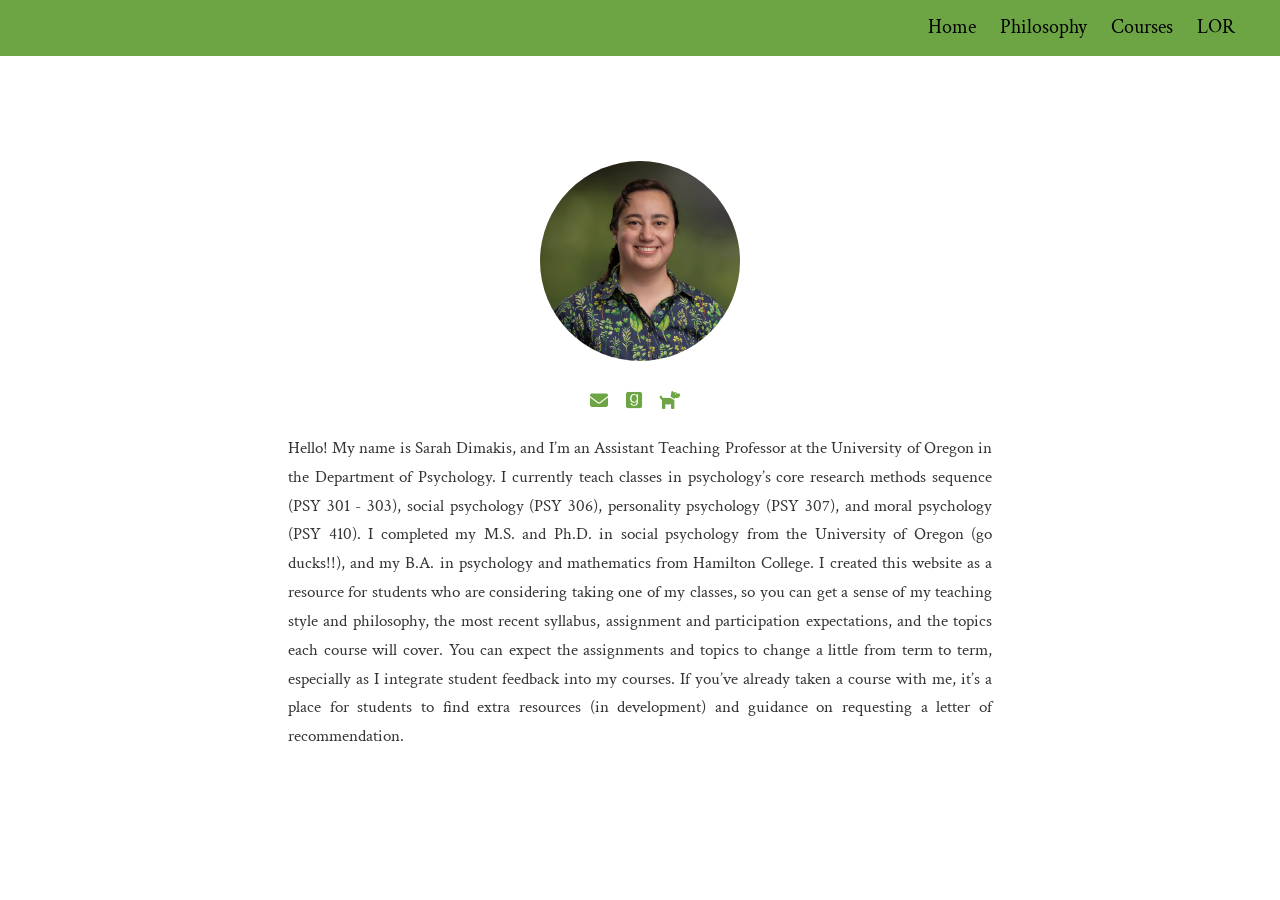
==== docs/index.html @ 547f2cc3 "website" ====
<!DOCTYPE html>

<html xmlns="http://www.w3.org/1999/xhtml" lang="" xml:lang="">

<head>
  <meta charset="utf-8"/>
  <meta name="viewport" content="width=device-width, initial-scale=1"/>
  <meta http-equiv="X-UA-Compatible" content="IE=Edge,chrome=1"/>
  <meta name="generator" content="distill" />

  <style type="text/css">
  /* Hide doc at startup (prevent jankiness while JS renders/transforms) */
  body {
    visibility: hidden;
  }
  </style>

 <!--radix_placeholder_import_source-->
 <!--/radix_placeholder_import_source-->

<style type="text/css">code{white-space: pre;}</style>
<style type="text/css" data-origin="pandoc">
pre > code.sourceCode { white-space: pre; position: relative; }
pre > code.sourceCode > span { line-height: 1.25; }
pre > code.sourceCode > span:empty { height: 1.2em; }
.sourceCode { overflow: visible; }
code.sourceCode > span { color: inherit; text-decoration: inherit; }
div.sourceCode { margin: 1em 0; }
pre.sourceCode { margin: 0; }
@media screen {
div.sourceCode { overflow: auto; }
}
@media print {
pre > code.sourceCode { white-space: pre-wrap; }
pre > code.sourceCode > span { text-indent: -5em; padding-left: 5em; }
}
pre.numberSource code
  { counter-reset: source-line 0; }
pre.numberSource code > span
  { position: relative; left: -4em; counter-increment: source-line; }
pre.numberSource code > span > a:first-child::before
  { content: counter(source-line);
    position: relative; left: -1em; text-align: right; vertical-align: baseline;
    border: none; display: inline-block;
    -webkit-touch-callout: none; -webkit-user-select: none;
    -khtml-user-select: none; -moz-user-select: none;
    -ms-user-select: none; user-select: none;
    padding: 0 4px; width: 4em;
    color: #aaaaaa;
  }
pre.numberSource { margin-left: 3em; border-left: 1px solid #aaaaaa;  padding-left: 4px; }
div.sourceCode
  { color: #00769e; background-color: #f1f3f5; }
@media screen {
pre > code.sourceCode > span > a:first-child::before { text-decoration: underline; }
}
code span { color: #00769e; } /* Normal */
code span.al { color: #ad0000; } /* Alert */
code span.an { color: #5e5e5e; } /* Annotation */
code span.at { color: #657422; } /* Attribute */
code span.bn { color: #ad0000; } /* BaseN */
code span.bu { } /* BuiltIn */
code span.cf { color: #00769e; } /* ControlFlow */
code span.ch { color: #20794d; } /* Char */
code span.cn { color: #8f5902; } /* Constant */
code span.co { color: #5e5e5e; } /* Comment */
code span.cv { color: #5e5e5e; font-style: italic; } /* CommentVar */
code span.do { color: #5e5e5e; font-style: italic; } /* Documentation */
code span.dt { color: #ad0000; } /* DataType */
code span.dv { color: #ad0000; } /* DecVal */
code span.er { color: #ad0000; } /* Error */
code span.ex { } /* Extension */
code span.fl { color: #ad0000; } /* Float */
code span.fu { color: #4758ab; } /* Function */
code span.im { } /* Import */
code span.in { color: #5e5e5e; } /* Information */
code span.kw { color: #00769e; } /* Keyword */
code span.op { color: #5e5e5e; } /* Operator */
code span.ot { color: #00769e; } /* Other */
code span.pp { color: #ad0000; } /* Preprocessor */
code span.sc { color: #5e5e5e; } /* SpecialChar */
code span.ss { color: #20794d; } /* SpecialString */
code span.st { color: #20794d; } /* String */
code span.va { color: #111111; } /* Variable */
code span.vs { color: #20794d; } /* VerbatimString */
code span.wa { color: #5e5e5e; font-style: italic; } /* Warning */
</style>


  <!--radix_placeholder_meta_tags-->
  <title>Title: </title>

  <meta property="description" itemprop="description" content=""/>



  <!--  https://developers.facebook.com/docs/sharing/webmasters#markup -->
  <meta property="og:title" content="Title: "/>
  <meta property="og:type" content="article"/>
  <meta property="og:description" content=""/>
  <meta property="og:locale" content="en_US"/>
  <meta property="og:site_name" content="Title"/>

  <!--  https://dev.twitter.com/cards/types/summary -->
  <meta property="twitter:card" content="summary"/>
  <meta property="twitter:title" content="Title: "/>
  <meta property="twitter:description" content=""/>

  <!--/radix_placeholder_meta_tags-->
  <!--radix_placeholder_rmarkdown_metadata-->

  <script type="text/json" id="radix-rmarkdown-metadata">
  {"type":"list","attributes":{"names":{"type":"character","attributes":{},"value":["title","description","site"]}},"value":[{"type":"character","attributes":{},"value":[""]},{"type":"character","attributes":{},"value":[""]},{"type":"character","attributes":{},"value":["distill::distill_website"]}]}
  </script>
  <!--/radix_placeholder_rmarkdown_metadata-->
  <!--radix_placeholder_navigation_in_header-->
  <meta name="distill:offset" content=""/>

  <script type="application/javascript">

    window.headroom_prevent_pin = false;

    window.document.addEventListener("DOMContentLoaded", function (event) {

      // initialize headroom for banner
      var header = $('header').get(0);
      var headerHeight = header.offsetHeight;
      var headroom = new Headroom(header, {
        tolerance: 5,
        onPin : function() {
          if (window.headroom_prevent_pin) {
            window.headroom_prevent_pin = false;
            headroom.unpin();
          }
        }
      });
      headroom.init();
      if(window.location.hash)
        headroom.unpin();
      $(header).addClass('headroom--transition');

      // offset scroll location for banner on hash change
      // (see: https://github.com/WickyNilliams/headroom.js/issues/38)
      window.addEventListener("hashchange", function(event) {
        window.scrollTo(0, window.pageYOffset - (headerHeight + 25));
      });

      // responsive menu
      $('.distill-site-header').each(function(i, val) {
        var topnav = $(this);
        var toggle = topnav.find('.nav-toggle');
        toggle.on('click', function() {
          topnav.toggleClass('responsive');
        });
      });

      // nav dropdowns
      $('.nav-dropbtn').click(function(e) {
        $(this).next('.nav-dropdown-content').toggleClass('nav-dropdown-active');
        $(this).parent().siblings('.nav-dropdown')
           .children('.nav-dropdown-content').removeClass('nav-dropdown-active');
      });
      $("body").click(function(e){
        $('.nav-dropdown-content').removeClass('nav-dropdown-active');
      });
      $(".nav-dropdown").click(function(e){
        e.stopPropagation();
      });
    });
  </script>

  <style type="text/css">

  /* Theme (user-documented overrideables for nav appearance) */

  .distill-site-nav {
    color: rgba(255, 255, 255, 0.8);
    background-color: #0F2E3D;
    font-size: 15px;
    font-weight: 300;
  }

  .distill-site-nav a {
    color: inherit;
    text-decoration: none;
  }

  .distill-site-nav a:hover {
    color: white;
  }

  @media print {
    .distill-site-nav {
      display: none;
    }
  }

  .distill-site-header {

  }

  .distill-site-footer {

  }


  /* Site Header */

  .distill-site-header {
    width: 100%;
    box-sizing: border-box;
    z-index: 3;
  }

  .distill-site-header .nav-left {
    display: inline-block;
    margin-left: 8px;
  }

  @media screen and (max-width: 768px) {
    .distill-site-header .nav-left {
      margin-left: 0;
    }
  }


  .distill-site-header .nav-right {
    float: right;
    margin-right: 8px;
  }

  .distill-site-header a,
  .distill-site-header .title {
    display: inline-block;
    text-align: center;
    padding: 14px 10px 14px 10px;
  }

  .distill-site-header .title {
    font-size: 18px;
    min-width: 150px;
  }

  .distill-site-header .logo {
    padding: 0;
  }

  .distill-site-header .logo img {
    display: none;
    max-height: 20px;
    width: auto;
    margin-bottom: -4px;
  }

  .distill-site-header .nav-image img {
    max-height: 18px;
    width: auto;
    display: inline-block;
    margin-bottom: -3px;
  }



  @media screen and (min-width: 1000px) {
    .distill-site-header .logo img {
      display: inline-block;
    }
    .distill-site-header .nav-left {
      margin-left: 20px;
    }
    .distill-site-header .nav-right {
      margin-right: 20px;
    }
    .distill-site-header .title {
      padding-left: 12px;
    }
  }


  .distill-site-header .nav-toggle {
    display: none;
  }

  .nav-dropdown {
    display: inline-block;
    position: relative;
  }

  .nav-dropdown .nav-dropbtn {
    border: none;
    outline: none;
    color: rgba(255, 255, 255, 0.8);
    padding: 16px 10px;
    background-color: transparent;
    font-family: inherit;
    font-size: inherit;
    font-weight: inherit;
    margin: 0;
    margin-top: 1px;
    z-index: 2;
  }

  .nav-dropdown-content {
    display: none;
    position: absolute;
    background-color: white;
    min-width: 200px;
    border: 1px solid rgba(0,0,0,0.15);
    border-radius: 4px;
    box-shadow: 0px 8px 16px 0px rgba(0,0,0,0.1);
    z-index: 1;
    margin-top: 2px;
    white-space: nowrap;
    padding-top: 4px;
    padding-bottom: 4px;
  }

  .nav-dropdown-content hr {
    margin-top: 4px;
    margin-bottom: 4px;
    border: none;
    border-bottom: 1px solid rgba(0, 0, 0, 0.1);
  }

  .nav-dropdown-active {
    display: block;
  }

  .nav-dropdown-content a, .nav-dropdown-content .nav-dropdown-header {
    color: black;
    padding: 6px 24px;
    text-decoration: none;
    display: block;
    text-align: left;
  }

  .nav-dropdown-content .nav-dropdown-header {
    display: block;
    padding: 5px 24px;
    padding-bottom: 0;
    text-transform: uppercase;
    font-size: 14px;
    color: #999999;
    white-space: nowrap;
  }

  .nav-dropdown:hover .nav-dropbtn {
    color: white;
  }

  .nav-dropdown-content a:hover {
    background-color: #ddd;
    color: black;
  }

  .nav-right .nav-dropdown-content {
    margin-left: -45%;
    right: 0;
  }

  @media screen and (max-width: 768px) {
    .distill-site-header a, .distill-site-header .nav-dropdown  {display: none;}
    .distill-site-header a.nav-toggle {
      float: right;
      display: block;
    }
    .distill-site-header .title {
      margin-left: 0;
    }
    .distill-site-header .nav-right {
      margin-right: 0;
    }
    .distill-site-header {
      overflow: hidden;
    }
    .nav-right .nav-dropdown-content {
      margin-left: 0;
    }
  }


  @media screen and (max-width: 768px) {
    .distill-site-header.responsive {position: relative; min-height: 500px; }
    .distill-site-header.responsive a.nav-toggle {
      position: absolute;
      right: 0;
      top: 0;
    }
    .distill-site-header.responsive a,
    .distill-site-header.responsive .nav-dropdown {
      display: block;
      text-align: left;
    }
    .distill-site-header.responsive .nav-left,
    .distill-site-header.responsive .nav-right {
      width: 100%;
    }
    .distill-site-header.responsive .nav-dropdown {float: none;}
    .distill-site-header.responsive .nav-dropdown-content {position: relative;}
    .distill-site-header.responsive .nav-dropdown .nav-dropbtn {
      display: block;
      width: 100%;
      text-align: left;
    }
  }

  /* Site Footer */

  .distill-site-footer {
    width: 100%;
    overflow: hidden;
    box-sizing: border-box;
    z-index: 3;
    margin-top: 30px;
    padding-top: 30px;
    padding-bottom: 30px;
    text-align: center;
  }

  /* Headroom */

  d-title {
    padding-top: 6rem;
  }

  @media print {
    d-title {
      padding-top: 4rem;
    }
  }

  .headroom {
    z-index: 1000;
    position: fixed;
    top: 0;
    left: 0;
    right: 0;
  }

  .headroom--transition {
    transition: all .4s ease-in-out;
  }

  .headroom--unpinned {
    top: -100px;
  }

  .headroom--pinned {
    top: 0;
  }

  /* adjust viewport for navbar height */
  /* helps vertically center bootstrap (non-distill) content */
  .min-vh-100 {
    min-height: calc(100vh - 100px) !important;
  }

  </style>

  <script src="site_libs/jquery-3.6.0/jquery-3.6.0.min.js"></script>
  <link href="site_libs/font-awesome-6.4.2/css/all.min.css" rel="stylesheet"/>
  <link href="site_libs/font-awesome-6.4.2/css/v4-shims.min.css" rel="stylesheet"/>
  <script src="site_libs/headroom-0.9.4/headroom.min.js"></script>
  <script src="site_libs/autocomplete-0.37.1/autocomplete.min.js"></script>
  <script src="site_libs/fuse-6.4.1/fuse.min.js"></script>

  <script type="application/javascript">

  function getMeta(metaName) {
    var metas = document.getElementsByTagName('meta');
    for (let i = 0; i < metas.length; i++) {
      if (metas[i].getAttribute('name') === metaName) {
        return metas[i].getAttribute('content');
      }
    }
    return '';
  }

  function offsetURL(url) {
    var offset = getMeta('distill:offset');
    return offset ? offset + '/' + url : url;
  }

  function createFuseIndex() {

    // create fuse index
    var options = {
      keys: [
        { name: 'title', weight: 20 },
        { name: 'categories', weight: 15 },
        { name: 'description', weight: 10 },
        { name: 'contents', weight: 5 },
      ],
      ignoreLocation: true,
      threshold: 0
    };
    var fuse = new window.Fuse([], options);

    // fetch the main search.json
    return fetch(offsetURL('search.json'))
      .then(function(response) {
        if (response.status == 200) {
          return response.json().then(function(json) {
            // index main articles
            json.articles.forEach(function(article) {
              fuse.add(article);
            });
            // download collections and index their articles
            return Promise.all(json.collections.map(function(collection) {
              return fetch(offsetURL(collection)).then(function(response) {
                if (response.status === 200) {
                  return response.json().then(function(articles) {
                    articles.forEach(function(article) {
                      fuse.add(article);
                    });
                  })
                } else {
                  return Promise.reject(
                    new Error('Unexpected status from search index request: ' +
                              response.status)
                  );
                }
              });
            })).then(function() {
              return fuse;
            });
          });

        } else {
          return Promise.reject(
            new Error('Unexpected status from search index request: ' +
                        response.status)
          );
        }
      });
  }

  window.document.addEventListener("DOMContentLoaded", function (event) {

    // get search element (bail if we don't have one)
    var searchEl = window.document.getElementById('distill-search');
    if (!searchEl)
      return;

    createFuseIndex()
      .then(function(fuse) {

        // make search box visible
        searchEl.classList.remove('hidden');

        // initialize autocomplete
        var options = {
          autoselect: true,
          hint: false,
          minLength: 2,
        };
        window.autocomplete(searchEl, options, [{
          source: function(query, callback) {
            const searchOptions = {
              isCaseSensitive: false,
              shouldSort: true,
              minMatchCharLength: 2,
              limit: 10,
            };
            var results = fuse.search(query, searchOptions);
            callback(results
              .map(function(result) { return result.item; })
            );
          },
          templates: {
            suggestion: function(suggestion) {
              var img = suggestion.preview && Object.keys(suggestion.preview).length > 0
                ? `<img src="${offsetURL(suggestion.preview)}"</img>`
                : '';
              var html = `
                <div class="search-item">
                  <h3>${suggestion.title}</h3>
                  <div class="search-item-description">
                    ${suggestion.description || ''}
                  </div>
                  <div class="search-item-preview">
                    ${img}
                  </div>
                </div>
              `;
              return html;
            }
          }
        }]).on('autocomplete:selected', function(event, suggestion) {
          window.location.href = offsetURL(suggestion.path);
        });
        // remove inline display style on autocompleter (we want to
        // manage responsive display via css)
        $('.algolia-autocomplete').css("display", "");
      })
      .catch(function(error) {
        console.log(error);
      });

  });

  </script>

  <style type="text/css">

  .nav-search {
    font-size: x-small;
  }

  /* Algolioa Autocomplete */

  .algolia-autocomplete {
    display: inline-block;
    margin-left: 10px;
    vertical-align: sub;
    background-color: white;
    color: black;
    padding: 6px;
    padding-top: 8px;
    padding-bottom: 0;
    border-radius: 6px;
    border: 1px #0F2E3D solid;
    width: 180px;
  }


  @media screen and (max-width: 768px) {
    .distill-site-nav .algolia-autocomplete {
      display: none;
      visibility: hidden;
    }
    .distill-site-nav.responsive .algolia-autocomplete {
      display: inline-block;
      visibility: visible;
    }
    .distill-site-nav.responsive .algolia-autocomplete .aa-dropdown-menu {
      margin-left: 0;
      width: 400px;
      max-height: 400px;
    }
  }

  .algolia-autocomplete .aa-input, .algolia-autocomplete .aa-hint {
    width: 90%;
    outline: none;
    border: none;
  }

  .algolia-autocomplete .aa-hint {
    color: #999;
  }
  .algolia-autocomplete .aa-dropdown-menu {
    width: 550px;
    max-height: 70vh;
    overflow-x: visible;
    overflow-y: scroll;
    padding: 5px;
    margin-top: 3px;
    margin-left: -150px;
    background-color: #fff;
    border-radius: 5px;
    border: 1px solid #999;
    border-top: none;
  }

  .algolia-autocomplete .aa-dropdown-menu .aa-suggestion {
    cursor: pointer;
    padding: 5px 4px;
    border-bottom: 1px solid #eee;
  }

  .algolia-autocomplete .aa-dropdown-menu .aa-suggestion:last-of-type {
    border-bottom: none;
    margin-bottom: 2px;
  }

  .algolia-autocomplete .aa-dropdown-menu .aa-suggestion .search-item {
    overflow: hidden;
    font-size: 0.8em;
    line-height: 1.4em;
  }

  .algolia-autocomplete .aa-dropdown-menu .aa-suggestion .search-item h3 {
    font-size: 1rem;
    margin-block-start: 0;
    margin-block-end: 5px;
  }

  .algolia-autocomplete .aa-dropdown-menu .aa-suggestion .search-item-description {
    display: inline-block;
    overflow: hidden;
    height: 2.8em;
    width: 80%;
    margin-right: 4%;
  }

  .algolia-autocomplete .aa-dropdown-menu .aa-suggestion .search-item-preview {
    display: inline-block;
    width: 15%;
  }

  .algolia-autocomplete .aa-dropdown-menu .aa-suggestion .search-item-preview img {
    height: 3em;
    width: auto;
    display: none;
  }

  .algolia-autocomplete .aa-dropdown-menu .aa-suggestion .search-item-preview img[src] {
    display: initial;
  }

  .algolia-autocomplete .aa-dropdown-menu .aa-suggestion.aa-cursor {
    background-color: #eee;
  }
  .algolia-autocomplete .aa-dropdown-menu .aa-suggestion em {
    font-weight: bold;
    font-style: normal;
  }

  </style>


  <!--/radix_placeholder_navigation_in_header-->
  <!--radix_placeholder_distill-->

  <style type="text/css">

  body {
    background-color: white;
  }

  .pandoc-table {
    width: 100%;
  }

  .pandoc-table>caption {
    margin-bottom: 10px;
  }

  .pandoc-table th:not([align]) {
    text-align: left;
  }

  .pagedtable-footer {
    font-size: 15px;
  }

  d-byline .byline {
    grid-template-columns: 2fr 2fr;
  }

  d-byline .byline h3 {
    margin-block-start: 1.5em;
  }

  d-byline .byline .authors-affiliations h3 {
    margin-block-start: 0.5em;
  }

  .authors-affiliations .orcid-id {
    width: 16px;
    height:16px;
    margin-left: 4px;
    margin-right: 4px;
    vertical-align: middle;
    padding-bottom: 2px;
  }

  d-title .dt-tags {
    margin-top: 1em;
    grid-column: text;
  }

  .dt-tags .dt-tag {
    text-decoration: none;
    display: inline-block;
    color: rgba(0,0,0,0.6);
    padding: 0em 0.4em;
    margin-right: 0.5em;
    margin-bottom: 0.4em;
    font-size: 70%;
    border: 1px solid rgba(0,0,0,0.2);
    border-radius: 3px;
    text-transform: uppercase;
    font-weight: 500;
  }

  d-article table.gt_table td,
  d-article table.gt_table th {
    border-bottom: none;
    font-size: 100%;
  }

  .html-widget {
    margin-bottom: 2.0em;
  }

  .l-screen-inset {
    padding-right: 16px;
  }

  .l-screen .caption {
    margin-left: 10px;
  }

  .shaded {
    background: rgb(247, 247, 247);
    padding-top: 20px;
    padding-bottom: 20px;
    border-top: 1px solid rgba(0, 0, 0, 0.1);
    border-bottom: 1px solid rgba(0, 0, 0, 0.1);
  }

  .shaded .html-widget {
    margin-bottom: 0;
    border: 1px solid rgba(0, 0, 0, 0.1);
  }

  .shaded .shaded-content {
    background: white;
  }

  .text-output {
    margin-top: 0;
    line-height: 1.5em;
  }

  .hidden {
    display: none !important;
  }

  hr.section-separator {
    border: none;
    border-top: 1px solid rgba(0, 0, 0, 0.1);
    margin: 0px;
  }


  d-byline {
    border-top: none;
  }

  d-article {
    padding-top: 2.5rem;
    padding-bottom: 30px;
    border-top: none;
  }

  d-appendix {
    padding-top: 30px;
  }

  d-article>p>img {
    width: 100%;
  }

  d-article h2 {
    margin: 1rem 0 1.5rem 0;
  }

  d-article h3 {
    margin-top: 1.5rem;
  }

  d-article iframe {
    border: 1px solid rgba(0, 0, 0, 0.1);
    margin-bottom: 2.0em;
    width: 100%;
  }

  /* Tweak code blocks */

  d-article div.sourceCode code,
  d-article pre code {
    font-family: Consolas, Monaco, 'Andale Mono', 'Ubuntu Mono', monospace;
  }

  d-article pre,
  d-article div.sourceCode,
  d-article div.sourceCode pre {
    overflow: auto;
  }

  d-article div.sourceCode {
    background-color: white;
  }

  d-article div.sourceCode pre {
    padding-left: 10px;
    font-size: 12px;
    border-left: 2px solid rgba(0,0,0,0.1);
  }

  d-article pre {
    font-size: 12px;
    color: black;
    background: none;
    margin-top: 0;
    text-align: left;
    white-space: pre;
    word-spacing: normal;
    word-break: normal;
    word-wrap: normal;
    line-height: 1.5;

    -moz-tab-size: 4;
    -o-tab-size: 4;
    tab-size: 4;

    -webkit-hyphens: none;
    -moz-hyphens: none;
    -ms-hyphens: none;
    hyphens: none;
  }

  d-article pre a {
    border-bottom: none;
  }

  d-article pre a:hover {
    border-bottom: none;
    text-decoration: underline;
  }

  d-article details {
    grid-column: text;
    margin-bottom: 0.8em;
  }

  @media(min-width: 768px) {

  d-article pre,
  d-article div.sourceCode,
  d-article div.sourceCode pre {
    overflow: visible !important;
  }

  d-article div.sourceCode pre {
    padding-left: 18px;
    font-size: 14px;
  }

  /* tweak for Pandoc numbered line within distill */
  d-article pre.numberSource code > span {
      left: -2em;
  }

  d-article pre {
    font-size: 14px;
  }

  }

  figure img.external {
    background: white;
    border: 1px solid rgba(0, 0, 0, 0.1);
    box-shadow: 0 1px 8px rgba(0, 0, 0, 0.1);
    padding: 18px;
    box-sizing: border-box;
  }

  /* CSS for d-contents */

  .d-contents {
    grid-column: text;
    color: rgba(0,0,0,0.8);
    font-size: 0.9em;
    padding-bottom: 1em;
    margin-bottom: 1em;
    padding-bottom: 0.5em;
    margin-bottom: 1em;
    padding-left: 0.25em;
    justify-self: start;
  }

  @media(min-width: 1000px) {
    .d-contents.d-contents-float {
      height: 0;
      grid-column-start: 1;
      grid-column-end: 4;
      justify-self: center;
      padding-right: 3em;
      padding-left: 2em;
    }
  }

  .d-contents nav h3 {
    font-size: 18px;
    margin-top: 0;
    margin-bottom: 1em;
  }

  .d-contents li {
    list-style-type: none
  }

  .d-contents nav > ul {
    padding-left: 0;
  }

  .d-contents ul {
    padding-left: 1em
  }

  .d-contents nav ul li {
    margin-top: 0.6em;
    margin-bottom: 0.2em;
  }

  .d-contents nav a {
    font-size: 13px;
    border-bottom: none;
    text-decoration: none
    color: rgba(0, 0, 0, 0.8);
  }

  .d-contents nav a:hover {
    text-decoration: underline solid rgba(0, 0, 0, 0.6)
  }

  .d-contents nav > ul > li > a {
    font-weight: 600;
  }

  .d-contents nav > ul > li > ul {
    font-weight: inherit;
  }

  .d-contents nav > ul > li > ul > li {
    margin-top: 0.2em;
  }


  .d-contents nav ul {
    margin-top: 0;
    margin-bottom: 0.25em;
  }

  .d-article-with-toc h2:nth-child(2) {
    margin-top: 0;
  }


  /* Figure */

  .figure {
    position: relative;
    margin-bottom: 2.5em;
    margin-top: 1.5em;
  }

  .figure .caption {
    color: rgba(0, 0, 0, 0.6);
    font-size: 12px;
    line-height: 1.5em;
  }

  .figure img.external {
    background: white;
    border: 1px solid rgba(0, 0, 0, 0.1);
    box-shadow: 0 1px 8px rgba(0, 0, 0, 0.1);
    padding: 18px;
    box-sizing: border-box;
  }

  .figure .caption a {
    color: rgba(0, 0, 0, 0.6);
  }

  .figure .caption b,
  .figure .caption strong, {
    font-weight: 600;
    color: rgba(0, 0, 0, 1.0);
  }

  /* Citations */

  d-article .citation {
    color: inherit;
    cursor: inherit;
  }

  div.hanging-indent{
    margin-left: 1em; text-indent: -1em;
  }

  /* Citation hover box */

  .tippy-box[data-theme~=light-border] {
    background-color: rgba(250, 250, 250, 0.95);
  }

  .tippy-content > p {
    margin-bottom: 0;
    padding: 2px;
  }


  /* Tweak 1000px media break to show more text */

  @media(min-width: 1000px) {
    .base-grid,
    distill-header,
    d-title,
    d-abstract,
    d-article,
    d-appendix,
    distill-appendix,
    d-byline,
    d-footnote-list,
    d-citation-list,
    distill-footer {
      grid-template-columns: [screen-start] 1fr [page-start kicker-start] 80px [middle-start] 50px [text-start kicker-end] 65px 65px 65px 65px 65px 65px 65px 65px [text-end gutter-start] 65px [middle-end] 65px [page-end gutter-end] 1fr [screen-end];
      grid-column-gap: 16px;
    }

    .grid {
      grid-column-gap: 16px;
    }

    d-article {
      font-size: 1.06rem;
      line-height: 1.7em;
    }
    figure .caption, .figure .caption, figure figcaption {
      font-size: 13px;
    }
  }

  @media(min-width: 1180px) {
    .base-grid,
    distill-header,
    d-title,
    d-abstract,
    d-article,
    d-appendix,
    distill-appendix,
    d-byline,
    d-footnote-list,
    d-citation-list,
    distill-footer {
      grid-template-columns: [screen-start] 1fr [page-start kicker-start] 60px [middle-start] 60px [text-start kicker-end] 60px 60px 60px 60px 60px 60px 60px 60px [text-end gutter-start] 60px [middle-end] 60px [page-end gutter-end] 1fr [screen-end];
      grid-column-gap: 32px;
    }

    .grid {
      grid-column-gap: 32px;
    }
  }


  /* Get the citation styles for the appendix (not auto-injected on render since
     we do our own rendering of the citation appendix) */

  d-appendix .citation-appendix,
  .d-appendix .citation-appendix {
    font-size: 11px;
    line-height: 15px;
    border-left: 1px solid rgba(0, 0, 0, 0.1);
    padding-left: 18px;
    border: 1px solid rgba(0,0,0,0.1);
    background: rgba(0, 0, 0, 0.02);
    padding: 10px 18px;
    border-radius: 3px;
    color: rgba(150, 150, 150, 1);
    overflow: hidden;
    margin-top: -12px;
    white-space: pre-wrap;
    word-wrap: break-word;
  }

  /* Include appendix styles here so they can be overridden */

  d-appendix {
    contain: layout style;
    font-size: 0.8em;
    line-height: 1.7em;
    margin-top: 60px;
    margin-bottom: 0;
    border-top: 1px solid rgba(0, 0, 0, 0.1);
    color: rgba(0,0,0,0.5);
    padding-top: 60px;
    padding-bottom: 48px;
  }

  d-appendix h3 {
    grid-column: page-start / text-start;
    font-size: 15px;
    font-weight: 500;
    margin-top: 1em;
    margin-bottom: 0;
    color: rgba(0,0,0,0.65);
  }

  d-appendix h3 + * {
    margin-top: 1em;
  }

  d-appendix ol {
    padding: 0 0 0 15px;
  }

  @media (min-width: 768px) {
    d-appendix ol {
      padding: 0 0 0 30px;
      margin-left: -30px;
    }
  }

  d-appendix li {
    margin-bottom: 1em;
  }

  d-appendix a {
    color: rgba(0, 0, 0, 0.6);
  }

  d-appendix > * {
    grid-column: text;
  }

  d-appendix > d-footnote-list,
  d-appendix > d-citation-list,
  d-appendix > distill-appendix {
    grid-column: screen;
  }

  /* Include footnote styles here so they can be overridden */

  d-footnote-list {
    contain: layout style;
  }

  d-footnote-list > * {
    grid-column: text;
  }

  d-footnote-list a.footnote-backlink {
    color: rgba(0,0,0,0.3);
    padding-left: 0.5em;
  }



  /* Anchor.js */

  .anchorjs-link {
    /*transition: all .25s linear; */
    text-decoration: none;
    border-bottom: none;
  }
  *:hover > .anchorjs-link {
    margin-left: -1.125em !important;
    text-decoration: none;
    border-bottom: none;
  }

  /* Social footer */

  .social_footer {
    margin-top: 30px;
    margin-bottom: 0;
    color: rgba(0,0,0,0.67);
  }

  .disqus-comments {
    margin-right: 30px;
  }

  .disqus-comment-count {
    border-bottom: 1px solid rgba(0, 0, 0, 0.4);
    cursor: pointer;
  }

  #disqus_thread {
    margin-top: 30px;
  }

  .article-sharing a {
    border-bottom: none;
    margin-right: 8px;
  }

  .article-sharing a:hover {
    border-bottom: none;
  }

  .sidebar-section.subscribe {
    font-size: 12px;
    line-height: 1.6em;
  }

  .subscribe p {
    margin-bottom: 0.5em;
  }


  .article-footer .subscribe {
    font-size: 15px;
    margin-top: 45px;
  }


  .sidebar-section.custom {
    font-size: 12px;
    line-height: 1.6em;
  }

  .custom p {
    margin-bottom: 0.5em;
  }

  /* Styles for listing layout (hide title) */
  .layout-listing d-title, .layout-listing .d-title {
    display: none;
  }

  /* Styles for posts lists (not auto-injected) */


  .posts-with-sidebar {
    padding-left: 45px;
    padding-right: 45px;
  }

  .posts-list .description h2,
  .posts-list .description p {
    font-family: -apple-system, BlinkMacSystemFont, "Segoe UI", Roboto, Oxygen, Ubuntu, Cantarell, "Fira Sans", "Droid Sans", "Helvetica Neue", Arial, sans-serif;
  }

  .posts-list .description h2 {
    font-weight: 700;
    border-bottom: none;
    padding-bottom: 0;
  }

  .posts-list h2.post-tag {
    border-bottom: 1px solid rgba(0, 0, 0, 0.2);
    padding-bottom: 12px;
  }
  .posts-list {
    margin-top: 60px;
    margin-bottom: 24px;
  }

  .posts-list .post-preview {
    text-decoration: none;
    overflow: hidden;
    display: block;
    border-bottom: 1px solid rgba(0, 0, 0, 0.1);
    padding: 24px 0;
  }

  .post-preview-last {
    border-bottom: none !important;
  }

  .posts-list .posts-list-caption {
    grid-column: screen;
    font-weight: 400;
  }

  .posts-list .post-preview h2 {
    margin: 0 0 6px 0;
    line-height: 1.2em;
    font-style: normal;
    font-size: 24px;
  }

  .posts-list .post-preview p {
    margin: 0 0 12px 0;
    line-height: 1.4em;
    font-size: 16px;
  }

  .posts-list .post-preview .thumbnail {
    box-sizing: border-box;
    margin-bottom: 24px;
    position: relative;
    max-width: 500px;
  }
  .posts-list .post-preview img {
    width: 100%;
    display: block;
  }

  .posts-list .metadata {
    font-size: 12px;
    line-height: 1.4em;
    margin-bottom: 18px;
  }

  .posts-list .metadata > * {
    display: inline-block;
  }

  .posts-list .metadata .publishedDate {
    margin-right: 2em;
  }

  .posts-list .metadata .dt-authors {
    display: block;
    margin-top: 0.3em;
    margin-right: 2em;
  }

  .posts-list .dt-tags {
    display: block;
    line-height: 1em;
  }

  .posts-list .dt-tags .dt-tag {
    display: inline-block;
    color: rgba(0,0,0,0.6);
    padding: 0.3em 0.4em;
    margin-right: 0.2em;
    margin-bottom: 0.4em;
    font-size: 60%;
    border: 1px solid rgba(0,0,0,0.2);
    border-radius: 3px;
    text-transform: uppercase;
    font-weight: 500;
  }

  .posts-list img {
    opacity: 1;
  }

  .posts-list img[data-src] {
    opacity: 0;
  }

  .posts-more {
    clear: both;
  }


  .posts-sidebar {
    font-size: 16px;
  }

  .posts-sidebar h3 {
    font-size: 16px;
    margin-top: 0;
    margin-bottom: 0.5em;
    font-weight: 400;
    text-transform: uppercase;
  }

  .sidebar-section {
    margin-bottom: 30px;
  }

  .categories ul {
    list-style-type: none;
    margin: 0;
    padding: 0;
  }

  .categories li {
    color: rgba(0, 0, 0, 0.8);
    margin-bottom: 0;
  }

  .categories li>a {
    border-bottom: none;
  }

  .categories li>a:hover {
    border-bottom: 1px solid rgba(0, 0, 0, 0.4);
  }

  .categories .active {
    font-weight: 600;
  }

  .categories .category-count {
    color: rgba(0, 0, 0, 0.4);
  }


  @media(min-width: 768px) {
    .posts-list .post-preview h2 {
      font-size: 26px;
    }
    .posts-list .post-preview .thumbnail {
      float: right;
      width: 30%;
      margin-bottom: 0;
    }
    .posts-list .post-preview .description {
      float: left;
      width: 45%;
    }
    .posts-list .post-preview .metadata {
      float: left;
      width: 20%;
      margin-top: 8px;
    }
    .posts-list .post-preview p {
      margin: 0 0 12px 0;
      line-height: 1.5em;
      font-size: 16px;
    }
    .posts-with-sidebar .posts-list {
      float: left;
      width: 75%;
    }
    .posts-with-sidebar .posts-sidebar {
      float: right;
      width: 20%;
      margin-top: 60px;
      padding-top: 24px;
      padding-bottom: 24px;
    }
  }


  /* Improve display for browsers without grid (IE/Edge <= 15) */

  .downlevel {
    line-height: 1.6em;
    font-family: -apple-system, BlinkMacSystemFont, "Segoe UI", Roboto, Oxygen, Ubuntu, Cantarell, "Fira Sans", "Droid Sans", "Helvetica Neue", Arial, sans-serif;
    margin: 0;
  }

  .downlevel .d-title {
    padding-top: 6rem;
    padding-bottom: 1.5rem;
  }

  .downlevel .d-title h1 {
    font-size: 50px;
    font-weight: 700;
    line-height: 1.1em;
    margin: 0 0 0.5rem;
  }

  .downlevel .d-title p {
    font-weight: 300;
    font-size: 1.2rem;
    line-height: 1.55em;
    margin-top: 0;
  }

  .downlevel .d-byline {
    padding-top: 0.8em;
    padding-bottom: 0.8em;
    font-size: 0.8rem;
    line-height: 1.8em;
  }

  .downlevel .section-separator {
    border: none;
    border-top: 1px solid rgba(0, 0, 0, 0.1);
  }

  .downlevel .d-article {
    font-size: 1.06rem;
    line-height: 1.7em;
    padding-top: 1rem;
    padding-bottom: 2rem;
  }


  .downlevel .d-appendix {
    padding-left: 0;
    padding-right: 0;
    max-width: none;
    font-size: 0.8em;
    line-height: 1.7em;
    margin-bottom: 0;
    color: rgba(0,0,0,0.5);
    padding-top: 40px;
    padding-bottom: 48px;
  }

  .downlevel .footnotes ol {
    padding-left: 13px;
  }

  .downlevel .base-grid,
  .downlevel .distill-header,
  .downlevel .d-title,
  .downlevel .d-abstract,
  .downlevel .d-article,
  .downlevel .d-appendix,
  .downlevel .distill-appendix,
  .downlevel .d-byline,
  .downlevel .d-footnote-list,
  .downlevel .d-citation-list,
  .downlevel .distill-footer,
  .downlevel .appendix-bottom,
  .downlevel .posts-container {
    padding-left: 40px;
    padding-right: 40px;
  }

  @media(min-width: 768px) {
    .downlevel .base-grid,
    .downlevel .distill-header,
    .downlevel .d-title,
    .downlevel .d-abstract,
    .downlevel .d-article,
    .downlevel .d-appendix,
    .downlevel .distill-appendix,
    .downlevel .d-byline,
    .downlevel .d-footnote-list,
    .downlevel .d-citation-list,
    .downlevel .distill-footer,
    .downlevel .appendix-bottom,
    .downlevel .posts-container {
    padding-left: 150px;
    padding-right: 150px;
    max-width: 900px;
  }
  }

  .downlevel pre code {
    display: block;
    border-left: 2px solid rgba(0, 0, 0, .1);
    padding: 0 0 0 20px;
    font-size: 14px;
  }

  .downlevel code, .downlevel pre {
    color: black;
    background: none;
    font-family: Consolas, Monaco, 'Andale Mono', 'Ubuntu Mono', monospace;
    text-align: left;
    white-space: pre;
    word-spacing: normal;
    word-break: normal;
    word-wrap: normal;
    line-height: 1.5;

    -moz-tab-size: 4;
    -o-tab-size: 4;
    tab-size: 4;

    -webkit-hyphens: none;
    -moz-hyphens: none;
    -ms-hyphens: none;
    hyphens: none;
  }

  .downlevel .posts-list .post-preview {
    color: inherit;
  }



  </style>

  <script type="application/javascript">

  function is_downlevel_browser() {
    if (bowser.isUnsupportedBrowser({ msie: "12", msedge: "16"},
                                   window.navigator.userAgent)) {
      return true;
    } else {
      return window.load_distill_framework === undefined;
    }
  }

  // show body when load is complete
  function on_load_complete() {

    // add anchors
    if (window.anchors) {
      window.anchors.options.placement = 'left';
      window.anchors.add('d-article > h2, d-article > h3, d-article > h4, d-article > h5');
    }


    // set body to visible
    document.body.style.visibility = 'visible';

    // force redraw for leaflet widgets
    if (window.HTMLWidgets) {
      var maps = window.HTMLWidgets.findAll(".leaflet");
      $.each(maps, function(i, el) {
        var map = this.getMap();
        map.invalidateSize();
        map.eachLayer(function(layer) {
          if (layer instanceof L.TileLayer)
            layer.redraw();
        });
      });
    }

    // trigger 'shown' so htmlwidgets resize
    $('d-article').trigger('shown');
  }

  function init_distill() {

    init_common();

    // create front matter
    var front_matter = $('<d-front-matter></d-front-matter>');
    $('#distill-front-matter').wrap(front_matter);

    // create d-title
    $('.d-title').changeElementType('d-title');

    // separator
    var separator = '<hr class="section-separator" style="clear: both"/>';
    // prepend separator above appendix
    $('.d-byline').before(separator);
    $('.d-article').before(separator);

    // create d-byline
    var byline = $('<d-byline></d-byline>');
    $('.d-byline').replaceWith(byline);

    // create d-article
    var article = $('<d-article></d-article>');
    $('.d-article').wrap(article).children().unwrap();

    // move posts container into article
    $('.posts-container').appendTo($('d-article'));

    // create d-appendix
    $('.d-appendix').changeElementType('d-appendix');

    // flag indicating that we have appendix items
    var appendix = $('.appendix-bottom').children('h3').length > 0;

    // replace footnotes with <d-footnote>
    $('.footnote-ref').each(function(i, val) {
      appendix = true;
      var href = $(this).attr('href');
      var id = href.replace('#', '');
      var fn = $('#' + id);
      var fn_p = $('#' + id + '>p');
      fn_p.find('.footnote-back').remove();
      var text = fn_p.html();
      var dtfn = $('<d-footnote></d-footnote>');
      dtfn.html(text);
      $(this).replaceWith(dtfn);
    });
    // remove footnotes
    $('.footnotes').remove();

    // move refs into #references-listing
    $('#references-listing').replaceWith($('#refs'));

    $('h1.appendix, h2.appendix').each(function(i, val) {
      $(this).changeElementType('h3');
    });
    $('h3.appendix').each(function(i, val) {
      var id = $(this).attr('id');
      $('.d-contents a[href="#' + id + '"]').parent().remove();
      appendix = true;
      $(this).nextUntil($('h1, h2, h3')).addBack().appendTo($('d-appendix'));
    });

    // show d-appendix if we have appendix content
    $("d-appendix").css('display', appendix ? 'grid' : 'none');

    // localize layout chunks to just output
    $('.layout-chunk').each(function(i, val) {

      // capture layout
      var layout = $(this).attr('data-layout');

      // apply layout to markdown level block elements
      var elements = $(this).children().not('details, div.sourceCode, pre, script');
      elements.each(function(i, el) {
        var layout_div = $('<div class="' + layout + '"></div>');
        if (layout_div.hasClass('shaded')) {
          var shaded_content = $('<div class="shaded-content"></div>');
          $(this).wrap(shaded_content);
          $(this).parent().wrap(layout_div);
        } else {
          $(this).wrap(layout_div);
        }
      });


      // unwrap the layout-chunk div
      $(this).children().unwrap();
    });

    // remove code block used to force  highlighting css
    $('.distill-force-highlighting-css').parent().remove();

    // remove empty line numbers inserted by pandoc when using a
    // custom syntax highlighting theme, except when numbering line
    // in code chunk
    $('pre:not(.numberLines) code.sourceCode a:empty').remove();

    // load distill framework
    load_distill_framework();

    // wait for window.distillRunlevel == 4 to do post processing
    function distill_post_process() {

      if (!window.distillRunlevel || window.distillRunlevel < 4)
        return;

      // hide author/affiliations entirely if we have no authors
      var front_matter = JSON.parse($("#distill-front-matter").html());
      var have_authors = front_matter.authors && front_matter.authors.length > 0;
      if (!have_authors)
        $('d-byline').addClass('hidden');

      // article with toc class
      $('.d-contents').parent().addClass('d-article-with-toc');

      // strip links that point to #
      $('.authors-affiliations').find('a[href="#"]').removeAttr('href');

      // add orcid ids
      $('.authors-affiliations').find('.author').each(function(i, el) {
        var orcid_id = front_matter.authors[i].orcidID;
        var author_name = front_matter.authors[i].author
        if (orcid_id) {
          var a = $('<a></a>');
          a.attr('href', 'https://orcid.org/' + orcid_id);
          var img = $('<img></img>');
          img.addClass('orcid-id');
          img.attr('alt', author_name ? 'ORCID ID for ' + author_name : 'ORCID ID');
          img.attr('src','[data-uri]');
          a.append(img);
          $(this).append(a);
        }
      });

      // hide elements of author/affiliations grid that have no value
      function hide_byline_column(caption) {
        $('d-byline').find('h3:contains("' + caption + '")').parent().css('visibility', 'hidden');
      }

      // affiliations
      var have_affiliations = false;
      for (var i = 0; i<front_matter.authors.length; ++i) {
        var author = front_matter.authors[i];
        if (author.affiliation !== "&nbsp;") {
          have_affiliations = true;
          break;
        }
      }
      if (!have_affiliations)
        $('d-byline').find('h3:contains("Affiliations")').css('visibility', 'hidden');

      // published date
      if (!front_matter.publishedDate)
        hide_byline_column("Published");

      // document object identifier
      var doi = $('d-byline').find('h3:contains("DOI")');
      var doi_p = doi.next().empty();
      if (!front_matter.doi) {
        // if we have a citation and valid citationText then link to that
        if ($('#citation').length > 0 && front_matter.citationText) {
          doi.html('Citation');
          $('<a href="#citation"></a>')
            .text(front_matter.citationText)
            .appendTo(doi_p);
        } else {
          hide_byline_column("DOI");
        }
      } else {
        $('<a></a>')
           .attr('href', "https://doi.org/" + front_matter.doi)
           .html(front_matter.doi)
           .appendTo(doi_p);
      }

       // change plural form of authors/affiliations
      if (front_matter.authors.length === 1) {
        var grid = $('.authors-affiliations');
        grid.children('h3:contains("Authors")').text('Author');
        grid.children('h3:contains("Affiliations")').text('Affiliation');
      }

      // remove d-appendix and d-footnote-list local styles
      $('d-appendix > style:first-child').remove();
      $('d-footnote-list > style:first-child').remove();

      // move appendix-bottom entries to the bottom
      $('.appendix-bottom').appendTo('d-appendix').children().unwrap();
      $('.appendix-bottom').remove();

      // hoverable references
      $('span.citation[data-cites]').each(function() {
        const citeChild = $(this).children()[0]
        // Do not process if @xyz has been used without escaping and without bibliography activated
        // https://github.com/rstudio/distill/issues/466
        if (citeChild === undefined) return true

        if (citeChild.nodeName == "D-FOOTNOTE") {
          var fn = citeChild
          $(this).html(fn.shadowRoot.querySelector("sup"))
          $(this).id = fn.id
          fn.remove()
        }
        var refs = $(this).attr('data-cites').split(" ");
        var refHtml = refs.map(function(ref) {
          // Could use CSS.escape too here, we insure backward compatibility in navigator
          return "<p>" + $('div[id="ref-' + ref + '"]').html() + "</p>";
        }).join("\n");
        window.tippy(this, {
          allowHTML: true,
          content: refHtml,
          maxWidth: 500,
          interactive: true,
          interactiveBorder: 10,
          theme: 'light-border',
          placement: 'bottom-start'
        });
      });

      // fix footnotes in tables (#411)
      // replacing broken distill.pub feature
      $('table d-footnote').each(function() {
        // we replace internal showAtNode methode which is triggered when hovering a footnote
        this.hoverBox.showAtNode = function(node) {
          // ported from https://github.com/distillpub/template/pull/105/files
          calcOffset = function(elem) {
              let x = elem.offsetLeft;
              let y = elem.offsetTop;
              // Traverse upwards until an `absolute` element is found or `elem`
              // becomes null.
              while (elem = elem.offsetParent && elem.style.position != 'absolute') {
                  x += elem.offsetLeft;
                  y += elem.offsetTop;
              }

              return { left: x, top: y };
          }
          // https://developer.mozilla.org/en-US/docs/Web/API/HTMLElement/offsetTop
          const bbox = node.getBoundingClientRect();
          const offset = calcOffset(node);
          this.show([offset.left + bbox.width, offset.top + bbox.height]);
        }
      })

      // clear polling timer
      clearInterval(tid);

      // show body now that everything is ready
      on_load_complete();
    }

    var tid = setInterval(distill_post_process, 50);
    distill_post_process();

  }

  function init_downlevel() {

    init_common();

     // insert hr after d-title
    $('.d-title').after($('<hr class="section-separator"/>'));

    // check if we have authors
    var front_matter = JSON.parse($("#distill-front-matter").html());
    var have_authors = front_matter.authors && front_matter.authors.length > 0;

    // manage byline/border
    if (!have_authors)
      $('.d-byline').remove();
    $('.d-byline').after($('<hr class="section-separator"/>'));
    $('.d-byline a').remove();

    // remove toc
    $('.d-contents').remove();

    // move appendix elements
    $('h1.appendix, h2.appendix').each(function(i, val) {
      $(this).changeElementType('h3');
    });
    $('h3.appendix').each(function(i, val) {
      $(this).nextUntil($('h1, h2, h3')).addBack().appendTo($('.d-appendix'));
    });


    // inject headers into references and footnotes
    var refs_header = $('<h3></h3>');
    refs_header.text('References');
    $('#refs').prepend(refs_header);

    var footnotes_header = $('<h3></h3');
    footnotes_header.text('Footnotes');
    $('.footnotes').children('hr').first().replaceWith(footnotes_header);

    // move appendix-bottom entries to the bottom
    $('.appendix-bottom').appendTo('.d-appendix').children().unwrap();
    $('.appendix-bottom').remove();

    // remove appendix if it's empty
    if ($('.d-appendix').children().length === 0)
      $('.d-appendix').remove();

    // prepend separator above appendix
    $('.d-appendix').before($('<hr class="section-separator" style="clear: both"/>'));

    // trim code
    $('pre>code').each(function(i, val) {
      $(this).html($.trim($(this).html()));
    });

    // move posts-container right before article
    $('.posts-container').insertBefore($('.d-article'));

    $('body').addClass('downlevel');

    on_load_complete();
  }


  function init_common() {

    // jquery plugin to change element types
    (function($) {
      $.fn.changeElementType = function(newType) {
        var attrs = {};

        $.each(this[0].attributes, function(idx, attr) {
          attrs[attr.nodeName] = attr.nodeValue;
        });

        this.replaceWith(function() {
          return $("<" + newType + "/>", attrs).append($(this).contents());
        });
      };
    })(jQuery);

    // prevent underline for linked images
    $('a > img').parent().css({'border-bottom' : 'none'});

    // mark non-body figures created by knitr chunks as 100% width
    $('.layout-chunk').each(function(i, val) {
      var figures = $(this).find('img, .html-widget');
      // ignore leaflet img layers (#106)
      figures = figures.filter(':not(img[class*="leaflet"])')
      if ($(this).attr('data-layout') !== "l-body") {
        figures.css('width', '100%');
      } else {
        figures.css('max-width', '100%');
        figures.filter("[width]").each(function(i, val) {
          var fig = $(this);
          fig.css('width', fig.attr('width') + 'px');
        });

      }
    });

    // auto-append index.html to post-preview links in file: protocol
    // and in rstudio ide preview
    $('.post-preview').each(function(i, val) {
      if (window.location.protocol === "file:")
        $(this).attr('href', $(this).attr('href') + "index.html");
    });

    // get rid of index.html references in header
    if (window.location.protocol !== "file:") {
      $('.distill-site-header a[href]').each(function(i,val) {
        $(this).attr('href', $(this).attr('href').replace(/^index[.]html/, "./"));
      });
    }

    // add class to pandoc style tables
    $('tr.header').parent('thead').parent('table').addClass('pandoc-table');
    $('.kable-table').children('table').addClass('pandoc-table');

    // add figcaption style to table captions
    $('caption').parent('table').addClass("figcaption");

    // initialize posts list
    if (window.init_posts_list)
      window.init_posts_list();

    // implmement disqus comment link
    $('.disqus-comment-count').click(function() {
      window.headroom_prevent_pin = true;
      $('#disqus_thread').toggleClass('hidden');
      if (!$('#disqus_thread').hasClass('hidden')) {
        var offset = $(this).offset();
        $(window).resize();
        $('html, body').animate({
          scrollTop: offset.top - 35
        });
      }
    });
  }

  document.addEventListener('DOMContentLoaded', function() {
    if (is_downlevel_browser())
      init_downlevel();
    else
      window.addEventListener('WebComponentsReady', init_distill);
  });

  </script>

  <!--/radix_placeholder_distill-->
  <script src="site_libs/header-attrs-2.27/header-attrs.js"></script>
  <script src="site_libs/popper-2.6.0/popper.min.js"></script>
  <link href="site_libs/tippy-6.2.7/tippy.css" rel="stylesheet" />
  <link href="site_libs/tippy-6.2.7/tippy-light-border.css" rel="stylesheet" />
  <script src="site_libs/tippy-6.2.7/tippy.umd.min.js"></script>
  <script src="site_libs/anchor-4.2.2/anchor.min.js"></script>
  <script src="site_libs/bowser-1.9.3/bowser.min.js"></script>
  <script src="site_libs/webcomponents-2.0.0/webcomponents.js"></script>
  <script src="site_libs/distill-2.2.21/template.v2.js"></script>
  <!--radix_placeholder_site_in_header-->
  <style type="text/css">
  @import url('https://fonts.googleapis.com/css2?family=Crimson+Text&display=swap');

  body {
    font-family: 'Crimson Text', serif;
  }
  h1{font-family: 'Crimson Text', serif;
  }
  h2{font-family: 'Crimson Text', serif;}


  .distill-site-nav {
      color: rgb(0 0 0 / 80%);
      background-color: #6da444;
      font-size: 20px;
      font-weight: 300;
      padding: 15px;
  }

  .algolia-autocomplete {
      display: none;
  }

  a {
    text-decoration: none;
    color: inherit; 
  }

  .distill-site-nav a {
      color: black;
  }

  a:hover{
    text-decoration: none;
  }

  .distill-site-nav a:hover {
    color: #a9d687;
    background-color: #6da444;
  }

  .distill-site-header .logo img {
      max-height: 35px;
  }

  .distill-site-header a, .distill-site-header .title {
      display: inline;
  }



  .distill-site-header .title {
      display: none;
  }


  </style>
  <!--/radix_placeholder_site_in_header-->

  <link rel="stylesheet" href="style.css" type="text/css"/>

</head>

<body>

<!--radix_placeholder_front_matter-->

<script id="distill-front-matter" type="text/json">
{"title":"","description":"","authors":[]}
</script>

<!--/radix_placeholder_front_matter-->
<!--radix_placeholder_navigation_before_body-->
<header class="header header--fixed" role="banner">
<nav class="distill-site-nav distill-site-header">
<div class="nav-left">
<a href="index.html" class="title">Title</a>
</div>
<div class="nav-right">
<a href="index.html">Home</a>
<a href="philosophy.html">Philosophy</a>
<a href="classes.html">Courses</a>
<a href="lor.html">LOR</a>
<a href="javascript:void(0);" class="nav-toggle">&#9776;</a>
</div>
</nav>
</header>
<!--/radix_placeholder_navigation_before_body-->
<!--radix_placeholder_site_before_body-->
<!--/radix_placeholder_site_before_body-->

<div class="d-title">
<h1>index.knit</h1>

<!--radix_placeholder_categories-->
<!--/radix_placeholder_categories-->

</div>


<div class="d-article">
<p><link
  rel="stylesheet"
  href="https://cdnjs.cloudflare.com/ajax/libs/font-awesome/6.5.0/css/all.min.css"
/></p>
<div class="layout-chunk" data-layout="l-body">
<style type="text/css">


.profile-pic {
  border-radius: 50%;
  width: 200px;
  height: 200px;
  object-fit: cover;
  display: block;
  margin-bottom: 10px;
}

d-title {
    display: none;
    }
    
.contact-buttons .btn {
  color: #6da444 !important;                
  text-decoration: none !important;          
  padding: 2px 2px;            
  font-size: 18px;              
  font-weight: bold;            
  margin-right: 10px;          
  display: inline-flex;          
  align-items: center;           
  gap: 8px;                     
  transition: background-color 0.3s ease, transform 0.2s ease;
   border: 2px;
}
.contact-buttons .btn:hover {
  transform: translateY(-2px);  
}

.full-width-table-wrapper {
  width: 100vw;          /* full viewport width */
  margin-left: calc(-50vw + 50%); /* escape container padding */
}

.full-width-table {
  width: 90%;            
  max-width: 1200px;     
  margin: 0 auto;        
  border-collapse: collapse;
}

/* Optional: reduce cell padding */
.full-width-table td {
  padding: 5px; /* smaller padding */
  vertical-align: top;
}

</style>
</div>
<p><br> <br> <br></p>
<center>
<p><img src="images/sdimakis.jpeg" alt="Sarah Dimakis" style="border-radius:50%; width:200px; height:200px; object-fit:cover;"/></p>
<div class="contact-buttons">
<p><a href="mailto:sdimakis@uoregon.edu" class="btn">
<i class="fas fa-envelope"></i>
</a>
<a href="https://www.goodreads.com/review/list/68649668-sarah-dimakis?shelf=read" target="_blank" class="btn">
<i class="fab fa-goodreads"></i>
</a>
<a href="pets.html" target="_blank" class="btn">
<i class="fas fa-dog"></i>
</a></p>
</div>
</center>
<div style="text-align: justify;">
<p>Hello! My name is Sarah Dimakis, and I’m an Assistant Teaching Professor at the University of Oregon in the Department of Psychology. I currently teach classes in psychology’s core research methods sequence (PSY 301 - 303), social psychology (PSY 306), personality psychology (PSY 307), and moral psychology (PSY 410). I completed my M.S. and Ph.D. in social psychology from the University of Oregon (go ducks!!), and my B.A. in psychology and mathematics from Hamilton College. I created this website as a resource for students who are considering taking one of my classes, so you can get a sense of my teaching style and philosophy, the most recent syllabus, assignment and participation expectations, and the topics each course will cover. You can expect the assignments and topics to change a little from term to term, especially as I integrate student feedback into my courses. If you’ve already taken a course with me, it’s a place for students to find extra resources (in development) and guidance on requesting a letter of recommendation.</p>
</div>
<div class="sourceCode" id="cb1"><pre class="sourceCode r distill-force-highlighting-css"><code class="sourceCode r"></code></pre></div>
<!--radix_placeholder_article_footer-->
<!--/radix_placeholder_article_footer-->
</div>

<div class="d-appendix">
</div>


<!--radix_placeholder_site_after_body-->
<!--/radix_placeholder_site_after_body-->
<!--radix_placeholder_appendices-->
<div class="appendix-bottom"></div>
<!--/radix_placeholder_appendices-->
<!--radix_placeholder_navigation_after_body-->
<!--/radix_placeholder_navigation_after_body-->

</body>

</html>
---- docs/site_libs/font-awesome-6.4.2/css/v4-shims.min.css ----
/*!
 * Font Awesome Free 6.4.2 by @fontawesome - https://fontawesome.com
 * License - https://fontawesome.com/license/free (Icons: CC BY 4.0, Fonts: SIL OFL 1.1, Code: MIT License)
 * Copyright 2023 Fonticons, Inc.
 */
.fa.fa-glass:before{content:"\f000"}.fa.fa-envelope-o{font-family:"Font Awesome 6 Free";font-weight:400}.fa.fa-envelope-o:before{content:"\f0e0"}.fa.fa-star-o{font-family:"Font Awesome 6 Free";font-weight:400}.fa.fa-star-o:before{content:"\f005"}.fa.fa-close:before,.fa.fa-remove:before{content:"\f00d"}.fa.fa-gear:before{content:"\f013"}.fa.fa-trash-o{font-family:"Font Awesome 6 Free";font-weight:400}.fa.fa-trash-o:before{content:"\f2ed"}.fa.fa-home:before{content:"\f015"}.fa.fa-file-o{font-family:"Font Awesome 6 Free";font-weight:400}.fa.fa-file-o:before{content:"\f15b"}.fa.fa-clock-o{font-family:"Font Awesome 6 Free";font-weight:400}.fa.fa-clock-o:before{content:"\f017"}.fa.fa-arrow-circle-o-down{font-family:"Font Awesome 6 Free";font-weight:400}.fa.fa-arrow-circle-o-down:before{content:"\f358"}.fa.fa-arrow-circle-o-up{font-family:"Font Awesome 6 Free";font-weight:400}.fa.fa-arrow-circle-o-up:before{content:"\f35b"}.fa.fa-play-circle-o{font-family:"Font Awesome 6 Free";font-weight:400}.fa.fa-play-circle-o:before{content:"\f144"}.fa.fa-repeat:before,.fa.fa-rotate-right:before{content:"\f01e"}.fa.fa-refresh:before{content:"\f021"}.fa.fa-list-alt{font-family:"Font Awesome 6 Free";font-weight:400}.fa.fa-list-alt:before{content:"\f022"}.fa.fa-dedent:before{content:"\f03b"}.fa.fa-video-camera:before{content:"\f03d"}.fa.fa-picture-o{font-family:"Font Awesome 6 Free";font-weight:400}.fa.fa-picture-o:before{content:"\f03e"}.fa.fa-photo{font-family:"Font Awesome 6 Free";font-weight:400}.fa.fa-photo:before{content:"\f03e"}.fa.fa-image{font-family:"Font Awesome 6 Free";font-weight:400}.fa.fa-image:before{content:"\f03e"}.fa.fa-map-marker:before{content:"\f3c5"}.fa.fa-pencil-square-o{font-family:"Font Awesome 6 Free";font-weight:400}.fa.fa-pencil-square-o:before{content:"\f044"}.fa.fa-edit{font-family:"Font Awesome 6 Free";font-weight:400}.fa.fa-edit:before{content:"\f044"}.fa.fa-share-square-o:before{content:"\f14d"}.fa.fa-check-square-o{font-family:"Font Awesome 6 Free";font-weight:400}.fa.fa-check-square-o:before{content:"\f14a"}.fa.fa-arrows:before{content:"\f0b2"}.fa.fa-times-circle-o{font-family:"Font Awesome 6 Free";font-weight:400}.fa.fa-times-circle-o:before{content:"\f057"}.fa.fa-check-circle-o{font-family:"Font Awesome 6 Free";font-weight:400}.fa.fa-check-circle-o:before{content:"\f058"}.fa.fa-mail-forward:before{content:"\f064"}.fa.fa-expand:before{content:"\f424"}.fa.fa-compress:before{content:"\f422"}.fa.fa-eye,.fa.fa-eye-slash{font-family:"Font Awesome 6 Free";font-weight:400}.fa.fa-warning:before{content:"\f071"}.fa.fa-calendar:before{content:"\f073"}.fa.fa-arrows-v:before{content:"\f338"}.fa.fa-arrows-h:before{content:"\f337"}.fa.fa-bar-chart-o:before,.fa.fa-bar-chart:before{content:"\e0e3"}.fa.fa-twitter-square{font-family:"Font Awesome 6 Brands";font-weight:400}.fa.fa-twitter-square:before{content:"\f081"}.fa.fa-facebook-square{font-family:"Font Awesome 6 Brands";font-weight:400}.fa.fa-facebook-square:before{content:"\f082"}.fa.fa-gears:before{content:"\f085"}.fa.fa-thumbs-o-up{font-family:"Font Awesome 6 Free";font-weight:400}.fa.fa-thumbs-o-up:before{content:"\f164"}.fa.fa-thumbs-o-down{font-family:"Font Awesome 6 Free";font-weight:400}.fa.fa-thumbs-o-down:before{content:"\f165"}.fa.fa-heart-o{font-family:"Font Awesome 6 Free";font-weight:400}.fa.fa-heart-o:before{content:"\f004"}.fa.fa-sign-out:before{content:"\f2f5"}.fa.fa-linkedin-square{font-family:"Font Awesome 6 Brands";font-weight:400}.fa.fa-linkedin-square:before{content:"\f08c"}.fa.fa-thumb-tack:before{content:"\f08d"}.fa.fa-external-link:before{content:"\f35d"}.fa.fa-sign-in:before{content:"\f2f6"}.fa.fa-github-square{font-family:"Font Awesome 6 Brands";font-weight:400}.fa.fa-github-square:before{content:"\f092"}.fa.fa-lemon-o{font-family:"Font Awesome 6 Free";font-weight:400}.fa.fa-lemon-o:before{content:"\f094"}.fa.fa-square-o{font-family:"Font Awesome 6 Free";font-weight:400}.fa.fa-square-o:before{content:"\f0c8"}.fa.fa-bookmark-o{font-family:"Font Awesome 6 Free";font-weight:400}.fa.fa-bookmark-o:before{content:"\f02e"}.fa.fa-facebook,.fa.fa-twitter{font-family:"Font Awesome 6 Brands";font-weight:400}.fa.fa-facebook:before{content:"\f39e"}.fa.fa-facebook-f{font-family:"Font Awesome 6 Brands";font-weight:400}.fa.fa-facebook-f:before{content:"\f39e"}.fa.fa-github{font-family:"Font Awesome 6 Brands";font-weight:400}.fa.fa-credit-card{font-family:"Font Awesome 6 Free";font-weight:400}.fa.fa-feed:before{content:"\f09e"}.fa.fa-hdd-o{font-family:"Font Awesome 6 Free";font-weight:400}.fa.fa-hdd-o:before{content:"\f0a0"}.fa.fa-hand-o-right{font-family:"Font Awesome 6 Free";font-weight:400}.fa.fa-hand-o-right:before{content:"\f0a4"}.fa.fa-hand-o-left{font-family:"Font Awesome 6 Free";font-weight:400}.fa.fa-hand-o-left:before{content:"\f0a5"}.fa.fa-hand-o-up{font-family:"Font Awesome 6 Free";font-weight:400}.fa.fa-hand-o-up:before{content:"\f0a6"}.fa.fa-hand-o-down{font-family:"Font Awesome 6 Free";font-weight:400}.fa.fa-hand-o-down:before{content:"\f0a7"}.fa.fa-globe:before{content:"\f57d"}.fa.fa-tasks:before{content:"\f828"}.fa.fa-arrows-alt:before{content:"\f31e"}.fa.fa-group:before{content:"\f0c0"}.fa.fa-chain:before{content:"\f0c1"}.fa.fa-cut:before{content:"\f0c4"}.fa.fa-files-o{font-family:"Font Awesome 6 Free";font-weight:400}.fa.fa-files-o:before{content:"\f0c5"}.fa.fa-floppy-o{font-family:"Font Awesome 6 Free";font-weight:400}.fa.fa-floppy-o:before{content:"\f0c7"}.fa.fa-save{font-family:"Font Awesome 6 Free";font-weight:400}.fa.fa-save:before{content:"\f0c7"}.fa.fa-navicon:before,.fa.fa-reorder:before{content:"\f0c9"}.fa.fa-magic:before{content:"\e2ca"}.fa.fa-pinterest,.fa.fa-pinterest-square{font-family:"Font Awesome 6 Brands";font-weight:400}.fa.fa-pinterest-square:before{content:"\f0d3"}.fa.fa-google-plus-square{font-family:"Font Awesome 6 Brands";font-weight:400}.fa.fa-google-plus-square:before{content:"\f0d4"}.fa.fa-google-plus{font-family:"Font Awesome 6 Brands";font-weight:400}.fa.fa-google-plus:before{content:"\f0d5"}.fa.fa-money:before{content:"\f3d1"}.fa.fa-unsorted:before{content:"\f0dc"}.fa.fa-sort-desc:before{content:"\f0dd"}.fa.fa-sort-asc:before{content:"\f0de"}.fa.fa-linkedin{font-family:"Font Awesome 6 Brands";font-weight:400}.fa.fa-linkedin:before{content:"\f0e1"}.fa.fa-rotate-left:before{content:"\f0e2"}.fa.fa-legal:before{content:"\f0e3"}.fa.fa-dashboard:before,.fa.fa-tachometer:before{content:"\f625"}.fa.fa-comment-o{font-family:"Font Awesome 6 Free";font-weight:400}.fa.fa-comment-o:before{content:"\f075"}.fa.fa-comments-o{font-family:"Font Awesome 6 Free";font-weight:400}.fa.fa-comments-o:before{content:"\f086"}.fa.fa-flash:before{content:"\f0e7"}.fa.fa-clipboard:before{content:"\f0ea"}.fa.fa-lightbulb-o{font-family:"Font Awesome 6 Free";font-weight:400}.fa.fa-lightbulb-o:before{content:"\f0eb"}.fa.fa-exchange:before{content:"\f362"}.fa.fa-cloud-download:before{content:"\f0ed"}.fa.fa-cloud-upload:before{content:"\f0ee"}.fa.fa-bell-o{font-family:"Font Awesome 6 Free";font-weight:400}.fa.fa-bell-o:before{content:"\f0f3"}.fa.fa-cutlery:before{content:"\f2e7"}.fa.fa-file-text-o{font-family:"Font Awesome 6 Free";font-weight:400}.fa.fa-file-text-o:before{content:"\f15c"}.fa.fa-building-o{font-family:"Font Awesome 6 Free";font-weight:400}.fa.fa-building-o:before{content:"\f1ad"}.fa.fa-hospital-o{font-family:"Font Awesome 6 Free";font-weight:400}.fa.fa-hospital-o:before{content:"\f0f8"}.fa.fa-tablet:before{content:"\f3fa"}.fa.fa-mobile-phone:before,.fa.fa-mobile:before{content:"\f3cd"}.fa.fa-circle-o{font-family:"Font Awesome 6 Free";font-weight:400}.fa.fa-circle-o:before{content:"\f111"}.fa.fa-mail-reply:before{content:"\f3e5"}.fa.fa-github-alt{font-family:"Font Awesome 6 Brands";font-weight:400}.fa.fa-folder-o{font-family:"Font Awesome 6 Free";font-weight:400}.fa.fa-folder-o:before{content:"\f07b"}.fa.fa-folder-open-o{font-family:"Font Awesome 6 Free";font-weight:400}.fa.fa-folder-open-o:before{content:"\f07c"}.fa.fa-smile-o{font-family:"Font Awesome 6 Free";font-weight:400}.fa.fa-smile-o:before{content:"\f118"}.fa.fa-frown-o{font-family:"Font Awesome 6 Free";font-weight:400}.fa.fa-frown-o:before{content:"\f119"}.fa.fa-meh-o{font-family:"Font Awesome 6 Free";font-weight:400}.fa.fa-meh-o:before{content:"\f11a"}.fa.fa-keyboard-o{font-family:"Font Awesome 6 Free";font-weight:400}.fa.fa-keyboard-o:before{content:"\f11c"}.fa.fa-flag-o{font-family:"Font Awesome 6 Free";font-weight:400}.fa.fa-flag-o:before{content:"\f024"}.fa.fa-mail-reply-all:before{content:"\f122"}.fa.fa-star-half-o{font-family:"Font Awesome 6 Free";font-weight:400}.fa.fa-star-half-o:before{content:"\f5c0"}.fa.fa-star-half-empty{font-family:"Font Awesome 6 Free";font-weight:400}.fa.fa-star-half-empty:before{content:"\f5c0"}.fa.fa-star-half-full{font-family:"Font Awesome 6 Free";font-weight:400}.fa.fa-star-half-full:before{content:"\f5c0"}.fa.fa-code-fork:before{content:"\f126"}.fa.fa-chain-broken:before,.fa.fa-unlink:before{content:"\f127"}.fa.fa-calendar-o{font-family:"Font Awesome 6 Free";font-weight:400}.fa.fa-calendar-o:before{content:"\f133"}.fa.fa-css3,.fa.fa-html5,.fa.fa-maxcdn{font-family:"Font Awesome 6 Brands";font-weight:400}.fa.fa-unlock-alt:before{content:"\f09c"}.fa.fa-minus-square-o{font-family:"Font Awesome 6 Free";font-weight:400}.fa.fa-minus-square-o:before{content:"\f146"}.fa.fa-level-up:before{content:"\f3bf"}.fa.fa-level-down:before{content:"\f3be"}.fa.fa-pencil-square:before{content:"\f14b"}.fa.fa-external-link-square:before{content:"\f360"}.fa.fa-compass{font-family:"Font Awesome 6 Free";font-weight:400}.fa.fa-caret-square-o-down{font-family:"Font Awesome 6 Free";font-weight:400}.fa.fa-caret-square-o-down:before{content:"\f150"}.fa.fa-toggle-down{font-family:"Font Awesome 6 Free";font-weight:400}.fa.fa-toggle-down:before{content:"\f150"}.fa.fa-caret-square-o-up{font-family:"Font Awesome 6 Free";font-weight:400}.fa.fa-caret-square-o-up:before{content:"\f151"}.fa.fa-toggle-up{font-family:"Font Awesome 6 Free";font-weight:400}.fa.fa-toggle-up:before{content:"\f151"}.fa.fa-caret-square-o-right{font-family:"Font Awesome 6 Free";font-weight:400}.fa.fa-caret-square-o-right:before{content:"\f152"}.fa.fa-toggle-right{font-family:"Font Awesome 6 Free";font-weight:400}.fa.fa-toggle-right:before{content:"\f152"}.fa.fa-eur:before,.fa.fa-euro:before{content:"\f153"}.fa.fa-gbp:before{content:"\f154"}.fa.fa-dollar:before,.fa.fa-usd:before{content:"\24"}.fa.fa-inr:before,.fa.fa-rupee:before{content:"\e1bc"}.fa.fa-cny:before,.fa.fa-jpy:before,.fa.fa-rmb:before,.fa.fa-yen:before{content:"\f157"}.fa.fa-rouble:before,.fa.fa-rub:before,.fa.fa-ruble:before{content:"\f158"}.fa.fa-krw:before,.fa.fa-won:before{content:"\f159"}.fa.fa-bitcoin,.fa.fa-btc{font-family:"Font Awesome 6 Brands";font-weight:400}.fa.fa-bitcoin:before{content:"\f15a"}.fa.fa-file-text:before{content:"\f15c"}.fa.fa-sort-alpha-asc:before{content:"\f15d"}.fa.fa-sort-alpha-desc:before{content:"\f881"}.fa.fa-sort-amount-asc:before{content:"\f884"}.fa.fa-sort-amount-desc:before{content:"\f160"}.fa.fa-sort-numeric-asc:before{content:"\f162"}.fa.fa-sort-numeric-desc:before{content:"\f886"}.fa.fa-youtube-square{font-family:"Font Awesome 6 Brands";font-weight:400}.fa.fa-youtube-square:before{content:"\f431"}.fa.fa-xing,.fa.fa-xing-square,.fa.fa-youtube{font-family:"Font Awesome 6 Brands";font-weight:400}.fa.fa-xing-square:before{content:"\f169"}.fa.fa-youtube-play{font-family:"Font Awesome 6 Brands";font-weight:400}.fa.fa-youtube-play:before{content:"\f167"}.fa.fa-adn,.fa.fa-bitbucket,.fa.fa-bitbucket-square,.fa.fa-dropbox,.fa.fa-flickr,.fa.fa-instagram,.fa.fa-stack-overflow{font-family:"Font Awesome 6 Brands";font-weight:400}.fa.fa-bitbucket-square:before{content:"\f171"}.fa.fa-tumblr,.fa.fa-tumblr-square{font-family:"Font Awesome 6 Brands";font-weight:400}.fa.fa-tumblr-square:before{content:"\f174"}.fa.fa-long-arrow-down:before{content:"\f309"}.fa.fa-long-arrow-up:before{content:"\f30c"}.fa.fa-long-arrow-left:before{content:"\f30a"}.fa.fa-long-arrow-right:before{content:"\f30b"}.fa.fa-android,.fa.fa-apple,.fa.fa-dribbble,.fa.fa-foursquare,.fa.fa-gittip,.fa.fa-gratipay,.fa.fa-linux,.fa.fa-skype,.fa.fa-trello,.fa.fa-windows{font-family:"Font Awesome 6 Brands";font-weight:400}.fa.fa-gittip:before{content:"\f184"}.fa.fa-sun-o{font-family:"Font Awesome 6 Free";font-weight:400}.fa.fa-sun-o:before{content:"\f185"}.fa.fa-moon-o{font-family:"Font Awesome 6 Free";font-weight:400}.fa.fa-moon-o:before{content:"\f186"}.fa.fa-pagelines,.fa.fa-renren,.fa.fa-stack-exchange,.fa.fa-vk,.fa.fa-weibo{font-family:"Font Awesome 6 Brands";font-weight:400}.fa.fa-arrow-circle-o-right{font-family:"Font Awesome 6 Free";font-weight:400}.fa.fa-arrow-circle-o-right:before{content:"\f35a"}.fa.fa-arrow-circle-o-left{font-family:"Font Awesome 6 Free";font-weight:400}.fa.fa-arrow-circle-o-left:before{content:"\f359"}.fa.fa-caret-square-o-left{font-family:"Font Awesome 6 Free";font-weight:400}.fa.fa-caret-square-o-left:before{content:"\f191"}.fa.fa-toggle-left{font-family:"Font Awesome 6 Free";font-weight:400}.fa.fa-toggle-left:before{content:"\f191"}.fa.fa-dot-circle-o{font-family:"Font Awesome 6 Free";font-weight:400}.fa.fa-dot-circle-o:before{content:"\f192"}.fa.fa-vimeo-square{font-family:"Font Awesome 6 Brands";font-weight:400}.fa.fa-vimeo-square:before{content:"\f194"}.fa.fa-try:before,.fa.fa-turkish-lira:before{content:"\e2bb"}.fa.fa-plus-square-o{font-family:"Font Awesome 6 Free";font-weight:400}.fa.fa-plus-square-o:before{content:"\f0fe"}.fa.fa-openid,.fa.fa-slack,.fa.fa-wordpress{font-family:"Font Awesome 6 Brands";font-weight:400}.fa.fa-bank:before,.fa.fa-institution:before{content:"\f19c"}.fa.fa-mortar-board:before{content:"\f19d"}.fa.fa-google,.fa.fa-reddit,.fa.fa-reddit-square,.fa.fa-yahoo{font-family:"Font Awesome 6 Brands";font-weight:400}.fa.fa-reddit-square:before{content:"\f1a2"}.fa.fa-behance,.fa.fa-behance-square,.fa.fa-delicious,.fa.fa-digg,.fa.fa-drupal,.fa.fa-joomla,.fa.fa-pied-piper-alt,.fa.fa-pied-piper-pp,.fa.fa-stumbleupon,.fa.fa-stumbleupon-circle{font-family:"Font Awesome 6 Brands";font-weight:400}.fa.fa-behance-square:before{content:"\f1b5"}.fa.fa-steam,.fa.fa-steam-square{font-family:"Font Awesome 6 Brands";font-weight:400}.fa.fa-steam-square:before{content:"\f1b7"}.fa.fa-automobile:before{content:"\f1b9"}.fa.fa-cab:before{content:"\f1ba"}.fa.fa-deviantart,.fa.fa-soundcloud,.fa.fa-spotify{font-family:"Font Awesome 6 Brands";font-weight:400}.fa.fa-file-pdf-o{font-family:"Font Awesome 6 Free";font-weight:400}.fa.fa-file-pdf-o:before{content:"\f1c1"}.fa.fa-file-word-o{font-family:"Font Awesome 6 Free";font-weight:400}.fa.fa-file-word-o:before{content:"\f1c2"}.fa.fa-file-excel-o{font-family:"Font Awesome 6 Free";font-weight:400}.fa.fa-file-excel-o:before{content:"\f1c3"}.fa.fa-file-powerpoint-o{font-family:"Font Awesome 6 Free";font-weight:400}.fa.fa-file-powerpoint-o:before{content:"\f1c4"}.fa.fa-file-image-o{font-family:"Font Awesome 6 Free";font-weight:400}.fa.fa-file-image-o:before{content:"\f1c5"}.fa.fa-file-photo-o{font-family:"Font Awesome 6 Free";font-weight:400}.fa.fa-file-photo-o:before{content:"\f1c5"}.fa.fa-file-picture-o{font-family:"Font Awesome 6 Free";font-weight:400}.fa.fa-file-picture-o:before{content:"\f1c5"}.fa.fa-file-archive-o{font-family:"Font Awesome 6 Free";font-weight:400}.fa.fa-file-archive-o:before{content:"\f1c6"}.fa.fa-file-zip-o{font-family:"Font Awesome 6 Free";font-weight:400}.fa.fa-file-zip-o:before{content:"\f1c6"}.fa.fa-file-audio-o{font-family:"Font Awesome 6 Free";font-weight:400}.fa.fa-file-audio-o:before{content:"\f1c7"}.fa.fa-file-sound-o{font-family:"Font Awesome 6 Free";font-weight:400}.fa.fa-file-sound-o:before{content:"\f1c7"}.fa.fa-file-video-o{font-family:"Font Awesome 6 Free";font-weight:400}.fa.fa-file-video-o:before{content:"\f1c8"}.fa.fa-file-movie-o{font-family:"Font Awesome 6 Free";font-weight:400}.fa.fa-file-movie-o:before{content:"\f1c8"}.fa.fa-file-code-o{font-family:"Font Awesome 6 Free";font-weight:400}.fa.fa-file-code-o:before{content:"\f1c9"}.fa.fa-codepen,.fa.fa-jsfiddle,.fa.fa-vine{font-family:"Font Awesome 6 Brands";font-weight:400}.fa.fa-life-bouy:before,.fa.fa-life-buoy:before,.fa.fa-life-saver:before,.fa.fa-support:before{content:"\f1cd"}.fa.fa-circle-o-notch:before{content:"\f1ce"}.fa.fa-ra,.fa.fa-rebel{font-family:"Font Awesome 6 Brands";font-weight:400}.fa.fa-ra:before{content:"\f1d0"}.fa.fa-resistance{font-family:"Font Awesome 6 Brands";font-weight:400}.fa.fa-resistance:before{content:"\f1d0"}.fa.fa-empire,.fa.fa-ge{font-family:"Font Awesome 6 Brands";font-weight:400}.fa.fa-ge:before{content:"\f1d1"}.fa.fa-git-square{font-family:"Font Awesome 6 Brands";font-weight:400}.fa.fa-git-square:before{content:"\f1d2"}.fa.fa-git,.fa.fa-hacker-news,.fa.fa-y-combinator-square{font-family:"Font Awesome 6 Brands";font-weight:400}.fa.fa-y-combinator-square:before{content:"\f1d4"}.fa.fa-yc-square{font-family:"Font Awesome 6 Brands";font-weight:400}.fa.fa-yc-square:before{content:"\f1d4"}.fa.fa-qq,.fa.fa-tencent-weibo,.fa.fa-wechat,.fa.fa-weixin{font-family:"Font Awesome 6 Brands";font-weight:400}.fa.fa-wechat:before{content:"\f1d7"}.fa.fa-send:before{content:"\f1d8"}.fa.fa-paper-plane-o{font-family:"Font Awesome 6 Free";font-weight:400}.fa.fa-paper-plane-o:before{content:"\f1d8"}.fa.fa-send-o{font-family:"Font Awesome 6 Free";font-weight:400}.fa.fa-send-o:before{content:"\f1d8"}.fa.fa-circle-thin{font-family:"Font Awesome 6 Free";font-weight:400}.fa.fa-circle-thin:before{content:"\f111"}.fa.fa-header:before{content:"\f1dc"}.fa.fa-futbol-o{font-family:"Font Awesome 6 Free";font-weight:400}.fa.fa-futbol-o:before{content:"\f1e3"}.fa.fa-soccer-ball-o{font-family:"Font Awesome 6 Free";font-weight:400}.fa.fa-soccer-ball-o:before{content:"\f1e3"}.fa.fa-slideshare,.fa.fa-twitch,.fa.fa-yelp{font-family:"Font Awesome 6 Brands";font-weight:400}.fa.fa-newspaper-o{font-family:"Font Awesome 6 Free";font-weight:400}.fa.fa-newspaper-o:before{content:"\f1ea"}.fa.fa-cc-amex,.fa.fa-cc-discover,.fa.fa-cc-mastercard,.fa.fa-cc-paypal,.fa.fa-cc-stripe,.fa.fa-cc-visa,.fa.fa-google-wallet,.fa.fa-paypal{font-family:"Font Awesome 6 Brands";font-weight:400}.fa.fa-bell-slash-o{font-family:"Font Awesome 6 Free";font-weight:400}.fa.fa-bell-slash-o:before{content:"\f1f6"}.fa.fa-trash:before{content:"\f2ed"}.fa.fa-copyright{font-family:"Font Awesome 6 Free";font-weight:400}.fa.fa-eyedropper:before{content:"\f1fb"}.fa.fa-area-chart:before{content:"\f1fe"}.fa.fa-pie-chart:before{content:"\f200"}.fa.fa-line-chart:before{content:"\f201"}.fa.fa-lastfm,.fa.fa-lastfm-square{font-family:"Font Awesome 6 Brands";font-weight:400}.fa.fa-lastfm-square:before{content:"\f203"}.fa.fa-angellist,.fa.fa-ioxhost{font-family:"Font Awesome 6 Brands";font-weight:400}.fa.fa-cc{font-family:"Font Awesome 6 Free";font-weight:400}.fa.fa-cc:before{content:"\f20a"}.fa.fa-ils:before,.fa.fa-shekel:before,.fa.fa-sheqel:before{content:"\f20b"}.fa.fa-buysellads,.fa.fa-connectdevelop,.fa.fa-dashcube,.fa.fa-forumbee,.fa.fa-leanpub,.fa.fa-sellsy,.fa.fa-shirtsinbulk,.fa.fa-simplybuilt,.fa.fa-skyatlas{font-family:"Font Awesome 6 Brands";font-weight:400}.fa.fa-diamond{font-family:"Font Awesome 6 Free";font-weight:400}.fa.fa-diamond:before{content:"\f3a5"}.fa.fa-intersex:before,.fa.fa-transgender:before{content:"\f224"}.fa.fa-transgender-alt:before{content:"\f225"}.fa.fa-facebook-official{font-family:"Font Awesome 6 Brands";font-weight:400}.fa.fa-facebook-official:before{content:"\f09a"}.fa.fa-pinterest-p,.fa.fa-whatsapp{font-family:"Font Awesome 6 Brands";font-weight:400}.fa.fa-hotel:before{content:"\f236"}.fa.fa-medium,.fa.fa-viacoin,.fa.fa-y-combinator,.fa.fa-yc{font-family:"Font Awesome 6 Brands";font-weight:400}.fa.fa-yc:before{content:"\f23b"}.fa.fa-expeditedssl,.fa.fa-opencart,.fa.fa-optin-monster{font-family:"Font Awesome 6 Brands";font-weight:400}.fa.fa-battery-4:before,.fa.fa-battery:before{content:"\f240"}.fa.fa-battery-3:before{content:"\f241"}.fa.fa-battery-2:before{content:"\f242"}.fa.fa-battery-1:before{content:"\f243"}.fa.fa-battery-0:before{content:"\f244"}.fa.fa-object-group,.fa.fa-object-ungroup,.fa.fa-sticky-note-o{font-family:"Font Awesome 6 Free";font-weight:400}.fa.fa-sticky-note-o:before{content:"\f249"}.fa.fa-cc-diners-club,.fa.fa-cc-jcb{font-family:"Font Awesome 6 Brands";font-weight:400}.fa.fa-clone{font-family:"Font Awesome 6 Free";font-weight:400}.fa.fa-hourglass-o:before{content:"\f254"}.fa.fa-hourglass-1:before{content:"\f251"}.fa.fa-hourglass-2:before{content:"\f252"}.fa.fa-hourglass-3:before{content:"\f253"}.fa.fa-hand-rock-o{font-family:"Font Awesome 6 Free";font-weight:400}.fa.fa-hand-rock-o:before{content:"\f255"}.fa.fa-hand-grab-o{font-family:"Font Awesome 6 Free";font-weight:400}.fa.fa-hand-grab-o:before{content:"\f255"}.fa.fa-hand-paper-o{font-family:"Font Awesome 6 Free";font-weight:400}.fa.fa-hand-paper-o:before{content:"\f256"}.fa.fa-hand-stop-o{font-family:"Font Awesome 6 Free";font-weight:400}.fa.fa-hand-stop-o:before{content:"\f256"}.fa.fa-hand-scissors-o{font-family:"Font Awesome 6 Free";font-weight:400}.fa.fa-hand-scissors-o:before{content:"\f257"}.fa.fa-hand-lizard-o{font-family:"Font Awesome 6 Free";font-weight:400}.fa.fa-hand-lizard-o:before{content:"\f258"}.fa.fa-hand-spock-o{font-family:"Font Awesome 6 Free";font-weight:400}.fa.fa-hand-spock-o:before{content:"\f259"}.fa.fa-hand-pointer-o{font-family:"Font Awesome 6 Free";font-weight:400}.fa.fa-hand-pointer-o:before{content:"\f25a"}.fa.fa-hand-peace-o{font-family:"Font Awesome 6 Free";font-weight:400}.fa.fa-hand-peace-o:before{content:"\f25b"}.fa.fa-registered{font-family:"Font Awesome 6 Free";font-weight:400}.fa.fa-creative-commons,.fa.fa-gg,.fa.fa-gg-circle,.fa.fa-odnoklassniki,.fa.fa-odnoklassniki-square{font-family:"Font Awesome 6 Brands";font-weight:400}.fa.fa-odnoklassniki-square:before{content:"\f264"}.fa.fa-chrome,.fa.fa-firefox,.fa.fa-get-pocket,.fa.fa-internet-explorer,.fa.fa-opera,.fa.fa-safari,.fa.fa-wikipedia-w{font-family:"Font Awesome 6 Brands";font-weight:400}.fa.fa-television:before{content:"\f26c"}.fa.fa-500px,.fa.fa-amazon,.fa.fa-contao{font-family:"Font Awesome 6 Brands";font-weight:400}.fa.fa-calendar-plus-o{font-family:"Font Awesome 6 Free";font-weight:400}.fa.fa-calendar-plus-o:before{content:"\f271"}.fa.fa-calendar-minus-o{font-family:"Font Awesome 6 Free";font-weight:400}.fa.fa-calendar-minus-o:before{content:"\f272"}.fa.fa-calendar-times-o{font-family:"Font Awesome 6 Free";font-weight:400}.fa.fa-calendar-times-o:before{content:"\f273"}.fa.fa-calendar-check-o{font-family:"Font Awesome 6 Free";font-weight:400}.fa.fa-calendar-check-o:before{content:"\f274"}.fa.fa-map-o{font-family:"Font Awesome 6 Free";font-weight:400}.fa.fa-map-o:before{content:"\f279"}.fa.fa-commenting:before{content:"\f4ad"}.fa.fa-commenting-o{font-family:"Font Awesome 6 Free";font-weight:400}.fa.fa-commenting-o:before{content:"\f4ad"}.fa.fa-houzz,.fa.fa-vimeo{font-family:"Font Awesome 6 Brands";font-weight:400}.fa.fa-vimeo:before{content:"\f27d"}.fa.fa-black-tie,.fa.fa-edge,.fa.fa-fonticons,.fa.fa-reddit-alien{font-family:"Font Awesome 6 Brands";font-weight:400}.fa.fa-credit-card-alt:before{content:"\f09d"}.fa.fa-codiepie,.fa.fa-fort-awesome,.fa.fa-mixcloud,.fa.fa-modx,.fa.fa-product-hunt,.fa.fa-scribd,.fa.fa-usb{font-family:"Font Awesome 6 Brands";font-weight:400}.fa.fa-pause-circle-o{font-family:"Font Awesome 6 Free";font-weight:400}.fa.fa-pause-circle-o:before{content:"\f28b"}.fa.fa-stop-circle-o{font-family:"Font Awesome 6 Free";font-weight:400}.fa.fa-stop-circle-o:before{content:"\f28d"}.fa.fa-bluetooth,.fa.fa-bluetooth-b,.fa.fa-envira,.fa.fa-gitlab,.fa.fa-wheelchair-alt,.fa.fa-wpbeginner,.fa.fa-wpforms{font-family:"Font Awesome 6 Brands";font-weight:400}.fa.fa-wheelchair-alt:before{content:"\f368"}.fa.fa-question-circle-o{font-family:"Font Awesome 6 Free";font-weight:400}.fa.fa-question-circle-o:before{content:"\f059"}.fa.fa-volume-control-phone:before{content:"\f2a0"}.fa.fa-asl-interpreting:before{content:"\f2a3"}.fa.fa-deafness:before,.fa.fa-hard-of-hearing:before{content:"\f2a4"}.fa.fa-glide,.fa.fa-glide-g{font-family:"Font Awesome 6 Brands";font-weight:400}.fa.fa-signing:before{content:"\f2a7"}.fa.fa-viadeo,.fa.fa-viadeo-square{font-family:"Font Awesome 6 Brands";font-weight:400}.fa.fa-viadeo-square:before{content:"\f2aa"}.fa.fa-snapchat,.fa.fa-snapchat-ghost{font-family:"Font Awesome 6 Brands";font-weight:400}.fa.fa-snapchat-ghost:before{content:"\f2ab"}.fa.fa-snapchat-square{font-family:"Font Awesome 6 Brands";font-weight:400}.fa.fa-snapchat-square:before{content:"\f2ad"}.fa.fa-first-order,.fa.fa-google-plus-official,.fa.fa-pied-piper,.fa.fa-themeisle,.fa.fa-yoast{font-family:"Font Awesome 6 Brands";font-weight:400}.fa.fa-google-plus-official:before{content:"\f2b3"}.fa.fa-google-plus-circle{font-family:"Font Awesome 6 Brands";font-weight:400}.fa.fa-google-plus-circle:before{content:"\f2b3"}.fa.fa-fa,.fa.fa-font-awesome{font-family:"Font Awesome 6 Brands";font-weight:400}.fa.fa-fa:before{content:"\f2b4"}.fa.fa-handshake-o{font-family:"Font Awesome 6 Free";font-weight:400}.fa.fa-handshake-o:before{content:"\f2b5"}.fa.fa-envelope-open-o{font-family:"Font Awesome 6 Free";font-weight:400}.fa.fa-envelope-open-o:before{content:"\f2b6"}.fa.fa-linode{font-family:"Font Awesome 6 Brands";font-weight:400}.fa.fa-address-book-o{font-family:"Font Awesome 6 Free";font-weight:400}.fa.fa-address-book-o:before{content:"\f2b9"}.fa.fa-vcard:before{content:"\f2bb"}.fa.fa-address-card-o{font-family:"Font Awesome 6 Free";font-weight:400}.fa.fa-address-card-o:before{content:"\f2bb"}.fa.fa-vcard-o{font-family:"Font Awesome 6 Free";font-weight:400}.fa.fa-vcard-o:before{content:"\f2bb"}.fa.fa-user-circle-o{font-family:"Font Awesome 6 Free";font-weight:400}.fa.fa-user-circle-o:before{content:"\f2bd"}.fa.fa-user-o{font-family:"Font Awesome 6 Free";font-weight:400}.fa.fa-user-o:before{content:"\f007"}.fa.fa-id-badge{font-family:"Font Awesome 6 Free";font-weight:400}.fa.fa-drivers-license:before{content:"\f2c2"}.fa.fa-id-card-o{font-family:"Font Awesome 6 Free";font-weight:400}.fa.fa-id-card-o:before{content:"\f2c2"}.fa.fa-drivers-license-o{font-family:"Font Awesome 6 Free";font-weight:400}.fa.fa-drivers-license-o:before{content:"\f2c2"}.fa.fa-free-code-camp,.fa.fa-quora,.fa.fa-telegram{font-family:"Font Awesome 6 Brands";font-weight:400}.fa.fa-thermometer-4:before,.fa.fa-thermometer:before{content:"\f2c7"}.fa.fa-thermometer-3:before{content:"\f2c8"}.fa.fa-thermometer-2:before{content:"\f2c9"}.fa.fa-thermometer-1:before{content:"\f2ca"}.fa.fa-thermometer-0:before{content:"\f2cb"}.fa.fa-bathtub:before,.fa.fa-s15:before{content:"\f2cd"}.fa.fa-window-maximize,.fa.fa-window-restore{font-family:"Font Awesome 6 Free";font-weight:400}.fa.fa-times-rectangle:before{content:"\f410"}.fa.fa-window-close-o{font-family:"Font Awesome 6 Free";font-weight:400}.fa.fa-window-close-o:before{content:"\f410"}.fa.fa-times-rectangle-o{font-family:"Font Awesome 6 Free";font-weight:400}.fa.fa-times-rectangle-o:before{content:"\f410"}.fa.fa-bandcamp,.fa.fa-eercast,.fa.fa-etsy,.fa.fa-grav,.fa.fa-imdb,.fa.fa-ravelry{font-family:"Font Awesome 6 Brands";font-weight:400}.fa.fa-eercast:before{content:"\f2da"}.fa.fa-snowflake-o{font-family:"Font Awesome 6 Free";font-weight:400}.fa.fa-snowflake-o:before{content:"\f2dc"}.fa.fa-meetup,.fa.fa-superpowers,.fa.fa-wpexplorer{font-family:"Font Awesome 6 Brands";font-weight:400}
---- docs/site_libs/tippy-6.2.7/tippy.css ----
.tippy-box[data-animation=fade][data-state=hidden]{opacity:0}[data-tippy-root]{max-width:calc(100vw - 10px)}.tippy-box{position:relative;background-color:#333;color:#fff;border-radius:4px;font-size:14px;line-height:1.4;outline:0;transition-property:transform,visibility,opacity}.tippy-box[data-placement^=top]>.tippy-arrow{bottom:0}.tippy-box[data-placement^=top]>.tippy-arrow:before{bottom:-7px;left:0;border-width:8px 8px 0;border-top-color:initial;transform-origin:center top}.tippy-box[data-placement^=bottom]>.tippy-arrow{top:0}.tippy-box[data-placement^=bottom]>.tippy-arrow:before{top:-7px;left:0;border-width:0 8px 8px;border-bottom-color:initial;transform-origin:center bottom}.tippy-box[data-placement^=left]>.tippy-arrow{right:0}.tippy-box[data-placement^=left]>.tippy-arrow:before{border-width:8px 0 8px 8px;border-left-color:initial;right:-7px;transform-origin:center left}.tippy-box[data-placement^=right]>.tippy-arrow{left:0}.tippy-box[data-placement^=right]>.tippy-arrow:before{left:-7px;border-width:8px 8px 8px 0;border-right-color:initial;transform-origin:center right}.tippy-box[data-inertia][data-state=visible]{transition-timing-function:cubic-bezier(.54,1.5,.38,1.11)}.tippy-arrow{width:16px;height:16px;color:#333}.tippy-arrow:before{content:"";position:absolute;border-color:transparent;border-style:solid}.tippy-content{position:relative;padding:5px 9px;z-index:1}
---- docs/site_libs/tippy-6.2.7/tippy-light-border.css ----
.tippy-box[data-theme~=light-border]{background-color:#fff;background-clip:padding-box;border:1px solid rgba(0,8,16,.15);color:#333;box-shadow:0 4px 14px -2px rgba(0,8,16,.08)}.tippy-box[data-theme~=light-border]>.tippy-backdrop{background-color:#fff}.tippy-box[data-theme~=light-border]>.tippy-arrow:after,.tippy-box[data-theme~=light-border]>.tippy-svg-arrow:after{content:"";position:absolute;z-index:-1}.tippy-box[data-theme~=light-border]>.tippy-arrow:after{border-color:transparent;border-style:solid}.tippy-box[data-theme~=light-border][data-placement^=top]>.tippy-arrow:before{border-top-color:#fff}.tippy-box[data-theme~=light-border][data-placement^=top]>.tippy-arrow:after{border-top-color:rgba(0,8,16,.2);border-width:7px 7px 0;top:17px;left:1px}.tippy-box[data-theme~=light-border][data-placement^=top]>.tippy-svg-arrow>svg{top:16px}.tippy-box[data-theme~=light-border][data-placement^=top]>.tippy-svg-arrow:after{top:17px}.tippy-box[data-theme~=light-border][data-placement^=bottom]>.tippy-arrow:before{border-bottom-color:#fff;bottom:16px}.tippy-box[data-theme~=light-border][data-placement^=bottom]>.tippy-arrow:after{border-bottom-color:rgba(0,8,16,.2);border-width:0 7px 7px;bottom:17px;left:1px}.tippy-box[data-theme~=light-border][data-placement^=bottom]>.tippy-svg-arrow>svg{bottom:16px}.tippy-box[data-theme~=light-border][data-placement^=bottom]>.tippy-svg-arrow:after{bottom:17px}.tippy-box[data-theme~=light-border][data-placement^=left]>.tippy-arrow:before{border-left-color:#fff}.tippy-box[data-theme~=light-border][data-placement^=left]>.tippy-arrow:after{border-left-color:rgba(0,8,16,.2);border-width:7px 0 7px 7px;left:17px;top:1px}.tippy-box[data-theme~=light-border][data-placement^=left]>.tippy-svg-arrow>svg{left:11px}.tippy-box[data-theme~=light-border][data-placement^=left]>.tippy-svg-arrow:after{left:12px}.tippy-box[data-theme~=light-border][data-placement^=right]>.tippy-arrow:before{border-right-color:#fff;right:16px}.tippy-box[data-theme~=light-border][data-placement^=right]>.tippy-arrow:after{border-width:7px 7px 7px 0;right:17px;top:1px;border-right-color:rgba(0,8,16,.2)}.tippy-box[data-theme~=light-border][data-placement^=right]>.tippy-svg-arrow>svg{right:11px}.tippy-box[data-theme~=light-border][data-placement^=right]>.tippy-svg-arrow:after{right:12px}.tippy-box[data-theme~=light-border]>.tippy-svg-arrow{fill:#fff}.tippy-box[data-theme~=light-border]>.tippy-svg-arrow:after{background-image:url([data-uri]);background-size:16px 6px;width:16px;height:6px}
---- docs/style.css ----
@import url('https://fonts.googleapis.com/css2?family=Crimson+Text&display=swap');

body {
  font-family: 'Crimson Text', serif;
}
h1{font-family: 'Crimson Text', serif;
}
h2{font-family: 'Crimson Text', serif;}


.distill-site-nav {
    color: rgb(0 0 0 / 80%);
    background-color: #6da444;
    font-size: 20px;
    font-weight: 300;
    padding: 15px;
}

.algolia-autocomplete {
    display: none;
}

a {
  text-decoration: none;
  color: inherit; 
}

.distill-site-nav a {
    color: black;
}

a:hover{
  text-decoration: none;
}

.distill-site-nav a:hover {
  color: #a9d687;
  background-color: #6da444;
}

.distill-site-header .logo img {
    max-height: 35px;
}

.distill-site-header a, .distill-site-header .title {
    display: inline;
}



.distill-site-header .title {
    display: none;
}
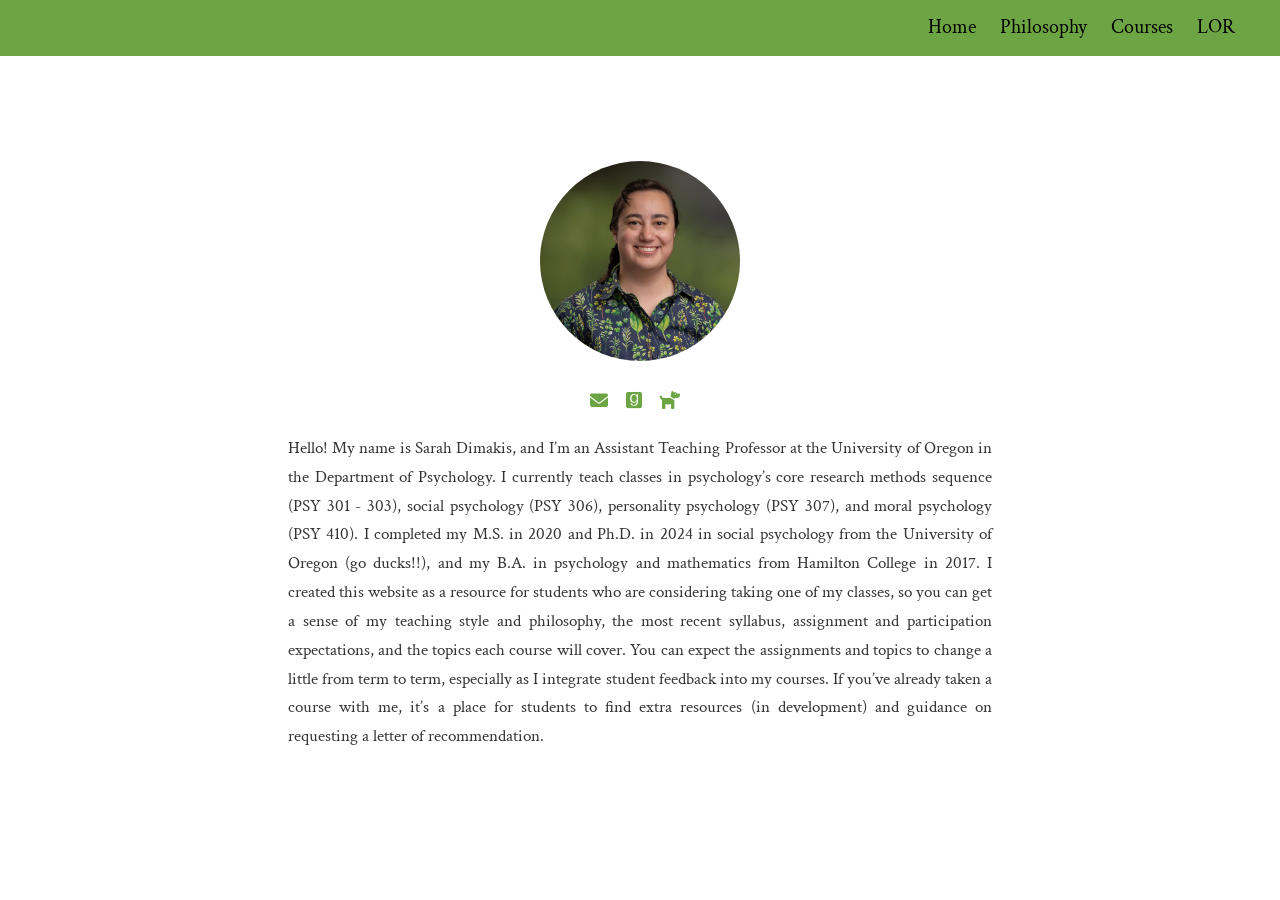
==== commit 52bf92a3: "commit" ====
--- a/docs/index.html
+++ b/docs/index.html
@@ -2284,7 +2284,7 @@
 </div>
 </center>
 <div style="text-align: justify;">
-<p>Hello! My name is Sarah Dimakis, and I’m an Assistant Teaching Professor at the University of Oregon in the Department of Psychology. I currently teach classes in psychology’s core research methods sequence (PSY 301 - 303), social psychology (PSY 306), personality psychology (PSY 307), and moral psychology (PSY 410). I completed my M.S. and Ph.D. in social psychology from the University of Oregon (go ducks!!), and my B.A. in psychology and mathematics from Hamilton College. I created this website as a resource for students who are considering taking one of my classes, so you can get a sense of my teaching style and philosophy, the most recent syllabus, assignment and participation expectations, and the topics each course will cover. You can expect the assignments and topics to change a little from term to term, especially as I integrate student feedback into my courses. If you’ve already taken a course with me, it’s a place for students to find extra resources (in development) and guidance on requesting a letter of recommendation.</p>
+<p>Hello! My name is Sarah Dimakis, and I’m an Assistant Teaching Professor at the University of Oregon in the Department of Psychology. I currently teach classes in psychology’s core research methods sequence (PSY 301 - 303), social psychology (PSY 306), personality psychology (PSY 307), and moral psychology (PSY 410). I completed my M.S. in 2020 and Ph.D. in 2024 in social psychology from the University of Oregon (go ducks!!), and my B.A. in psychology and mathematics from Hamilton College in 2017. I created this website as a resource for students who are considering taking one of my classes, so you can get a sense of my teaching style and philosophy, the most recent syllabus, assignment and participation expectations, and the topics each course will cover. You can expect the assignments and topics to change a little from term to term, especially as I integrate student feedback into my courses. If you’ve already taken a course with me, it’s a place for students to find extra resources (in development) and guidance on requesting a letter of recommendation.</p>
 </div>
 <div class="sourceCode" id="cb1"><pre class="sourceCode r distill-force-highlighting-css"><code class="sourceCode r"></code></pre></div>
 <!--radix_placeholder_article_footer-->
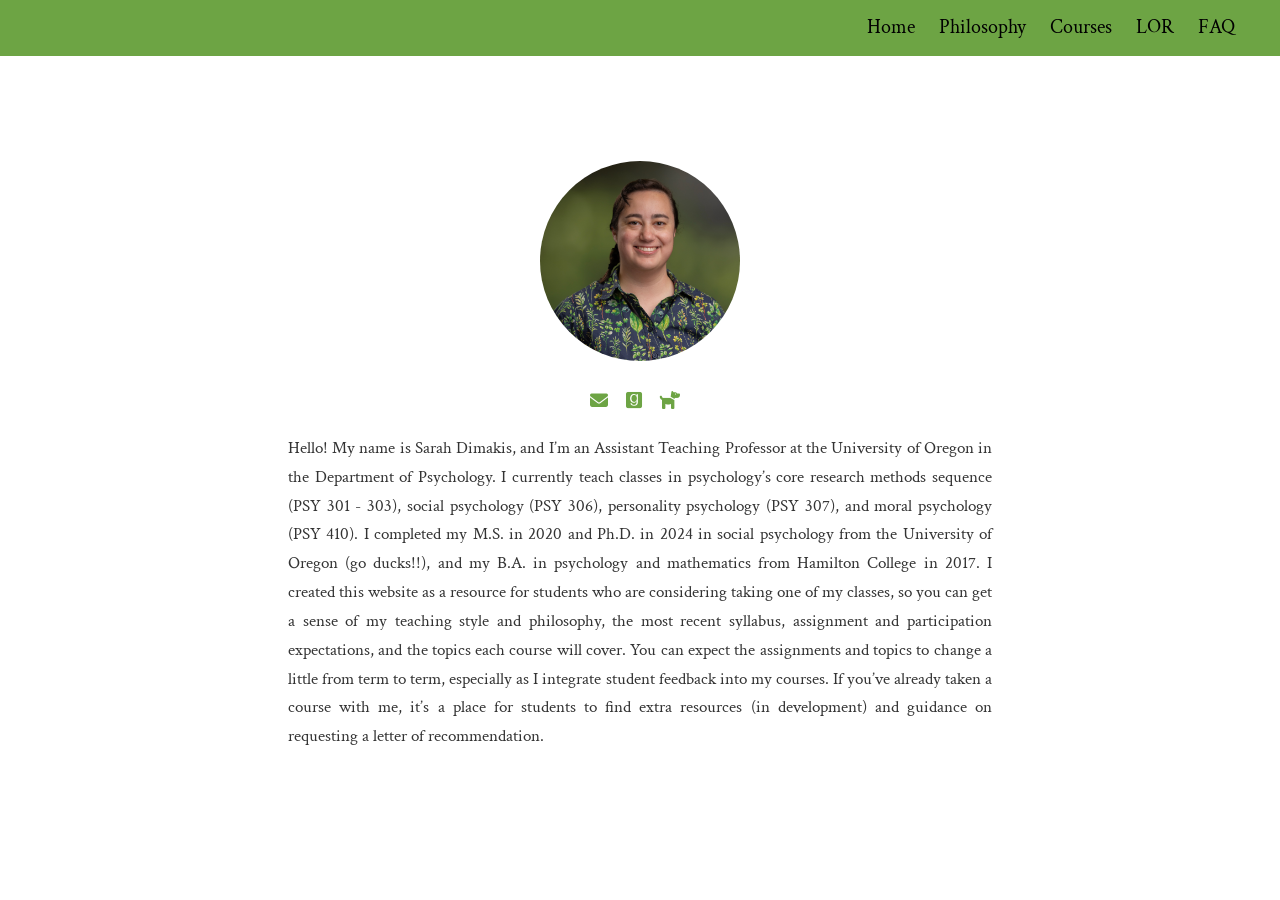
==== commit 32637db0: "b" ====
--- a/docs/index.html
+++ b/docs/index.html
@@ -2192,6 +2192,7 @@
 <a href="philosophy.html">Philosophy</a>
 <a href="classes.html">Courses</a>
 <a href="lor.html">LOR</a>
+<a href="faq.html">FAQ</a>
 <a href="javascript:void(0);" class="nav-toggle">&#9776;</a>
 </div>
 </nav>
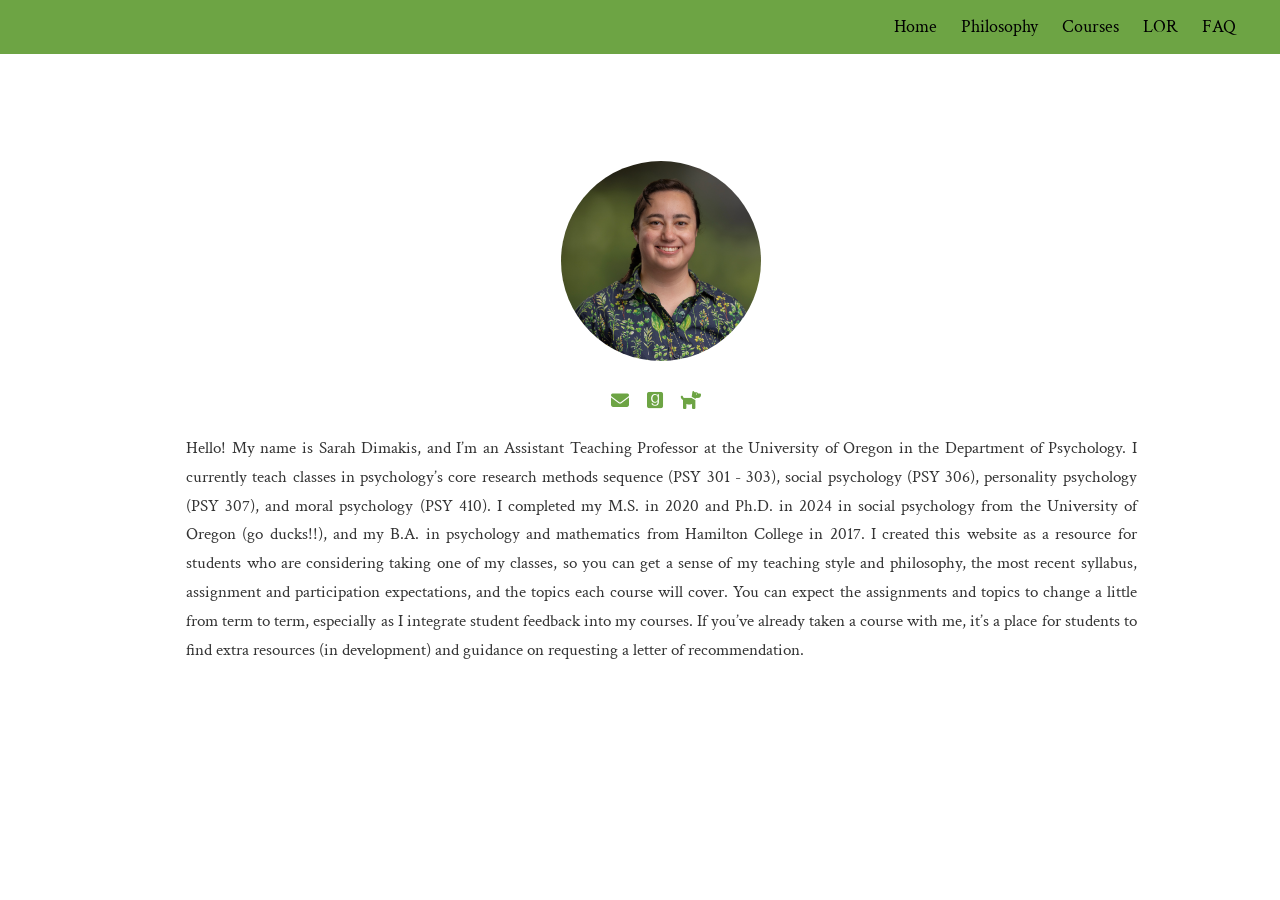
==== commit dcda71be: "commit" ====
--- a/docs/index.html
+++ b/docs/index.html
@@ -2123,14 +2123,16 @@
   .distill-site-nav {
       color: rgb(0 0 0 / 80%);
       background-color: #6da444;
-      font-size: 20px;
+      font-size: 18px;
       font-weight: 300;
-      padding: 15px;
+      padding: 14px;
   }
 
   .algolia-autocomplete {
       display: none;
   }
+
+
 
   a {
     text-decoration: none;
@@ -2163,6 +2165,8 @@
   .distill-site-header .title {
       display: none;
   }
+
+
 
 
   </style>
@@ -2192,7 +2196,7 @@
 <a href="philosophy.html">Philosophy</a>
 <a href="classes.html">Courses</a>
 <a href="lor.html">LOR</a>
-<a href="faq.html">FAQ</a>
+<a href="FAQ.html">FAQ</a>
 <a href="javascript:void(0);" class="nav-toggle">&#9776;</a>
 </div>
 </nav>
@@ -2218,6 +2222,13 @@
 <div class="layout-chunk" data-layout="l-body">
 <style type="text/css">
 
+d-article p, d-article ul, d-article ol, d-article blockquote {
+    margin-top: 0;
+    margin-bottom: 1em;
+    margin-left: -6em;
+    margin-right: 0;
+    width: 135%;
+}
 
 .profile-pic {
   border-radius: 50%;
--- a/docs/style.css
+++ b/docs/style.css
@@ -11,14 +11,16 @@
 .distill-site-nav {
     color: rgb(0 0 0 / 80%);
     background-color: #6da444;
-    font-size: 20px;
+    font-size: 18px;
     font-weight: 300;
-    padding: 15px;
+    padding: 14px;
 }
 
 .algolia-autocomplete {
     display: none;
 }
+
+
 
 a {
   text-decoration: none;
@@ -52,3 +54,5 @@
     display: none;
 }
 
+
+
